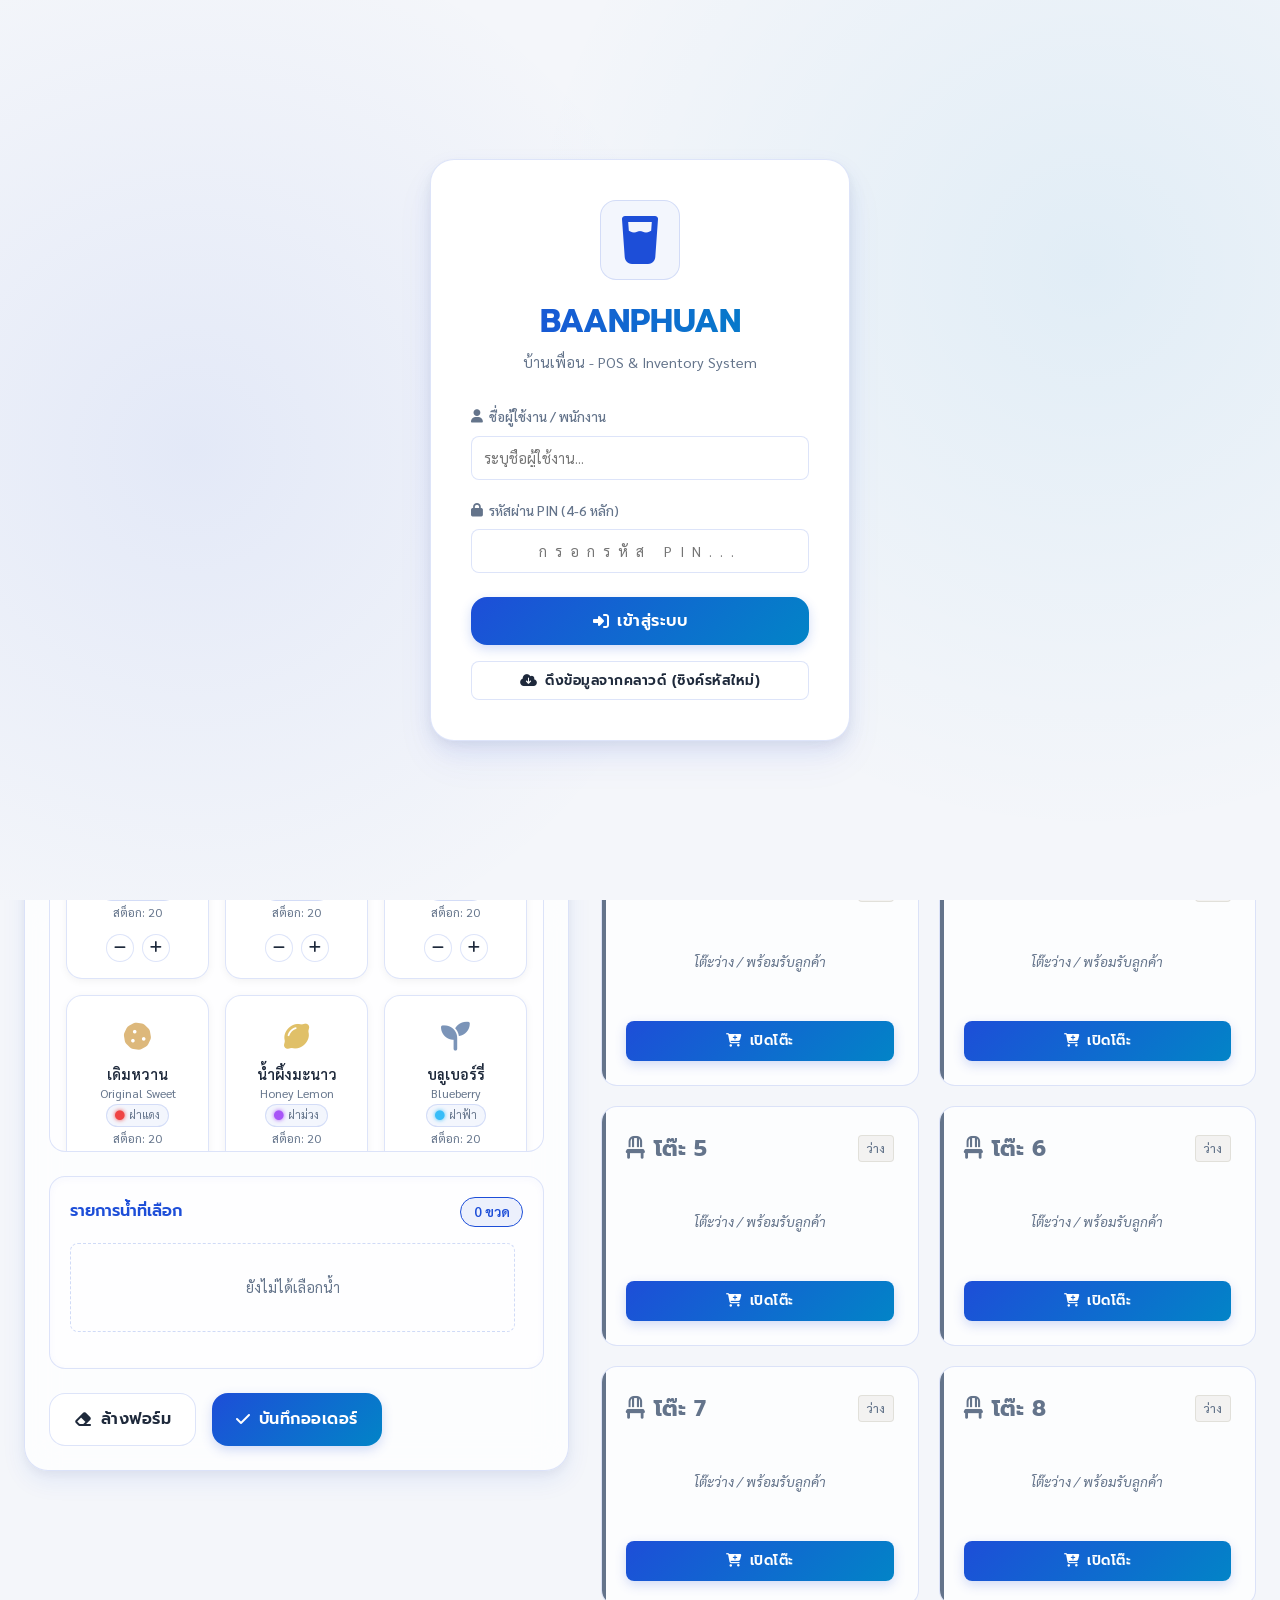
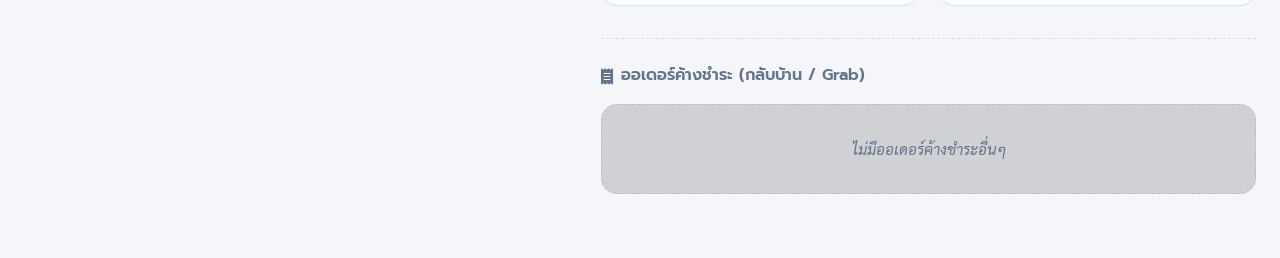
==== index.html @ 844235fc "feat: Add unpaid status option to bill status dropdown and integrate it into table occupancy check, " ====
<!DOCTYPE html>
<html lang="th">
<head>
    <meta charset="UTF-8">
    <meta name="viewport" content="width=device-width, initial-scale=1.0, maximum-scale=1.0, user-scalable=no">
    <title>บ้านเพื่อน (BaanPhuan) - ระบบบันทึกยอดขายน้ำและ Grab</title>
    <!-- Google Fonts: Prompt & Sarabun -->
    <link rel="preconnect" href="https://fonts.googleapis.com">
    <link rel="preconnect" href="https://fonts.gstatic.com" crossorigin>
    <link href="https://fonts.googleapis.com/css2?family=Prompt:wght@300;400;500;600;700&family=Sarabun:wght@300;400;500;600;700&display=swap" rel="stylesheet">
    <!-- FontAwesome for beautiful icons -->
    <link rel="stylesheet" href="https://cdnjs.cloudflare.com/ajax/libs/font-awesome/6.4.0/css/all.min.css">
    <!-- Main Style Sheet -->
    <link rel="stylesheet" href="styles.css?v=19.0">
</head>
<body>
    <div class="app-container">
        <!-- TOP NAVBAR -->
        <header class="app-header">
            <div class="header-logo">
                <div class="neon-icon"><i class="fa-solid fa-glass-water"></i></div>
                <div class="brand-info">
                    <h1>BaanPhuan</h1>
                    <p>บ้านเพื่อน - ระบบบันทึกยอดขาย & การจัดการโปรโมชั่นอัจฉริยะ</p>
                </div>
            </div>
            <div class="header-right">
                <div class="user-badge" id="header-user-badge" style="display: none;">
                    <i class="fa-solid fa-circle-user"></i>
                    <span id="header-username" style="cursor: pointer;" title="คลิกเพื่อแก้ไขข้อมูลส่วนตัว">พนักงาน</span>
                    <button id="btn-edit-profile" title="แก้ไขข้อมูลส่วนตัว" style="background: none; border: none; color: var(--color-primary); cursor: pointer; padding: 0.25rem; font-size: 0.9rem; transition: color var(--transition-fast); margin-left: 0.25rem; display: flex; align-items: center; justify-content: center;">
                        <i class="fa-solid fa-user-gear"></i>
                    </button>
                    <button id="btn-logout" title="ออกจากระบบ">
                        <i class="fa-solid fa-right-from-bracket"></i>
                    </button>
                </div>
                <div class="live-clock">
                    <i class="fa-regular fa-clock"></i>
                    <span id="current-time">กำลังโหลด...</span>
                </div>
                <button class="btn btn-secondary btn-sm" id="btn-backup" title="สำรองและกู้คืนข้อมูล">
                    <i class="fa-solid fa-database"></i> สำรองข้อมูล
                </button>
            </div>
        </header>

        <!-- BANNER DECORATION -->
        <div class="app-banner" style="background-image: linear-gradient(180deg, rgba(240, 244, 249, 0.2) 0%, rgba(240, 244, 249, 0.95) 100%), url('assets/blue_white_banner.jpg');">
            <div class="banner-content">
                <h2 style="color: #0f172a; font-weight: 700;">น้ำขวดละ 80 บาท</h2>
                <p class="promo-badge" style="background: linear-gradient(135deg, rgba(29, 78, 216, 0.85), rgba(2, 132, 199, 0.85)); box-shadow: 0 0 15px rgba(29, 78, 216, 0.2);"><i class="fa-solid fa-star-half-stroke"></i> ซื้อ 4 ขวด 300 บาท | ซื้อ 7 ขวด 500 บาท</p>
            </div>
        </div>

        <!-- MAIN LAYOUT -->
        <main class="main-content">
            <!-- LEFT PANEL: POS (Order Creation & Edit) -->
            <section class="pos-panel">
                <div class="card glass-card">
                    <div class="card-header">
                        <h2 id="pos-title"><i class="fa-solid fa-cart-plus text-primary"></i> สั่งน้ำขวด / บันทึกการขาย</h2>
                        <span class="badge badge-outline" id="edit-indicator" style="display: none;">โหมดแก้ไขออเดอร์</span>
                    </div>
                    <div class="card-body">
                        <!-- ─── ROW 1: โต๊ะ + ชื่อลูกค้า ─── -->
                        <div class="form-row">
                            <div class="form-group flex-1">
                                <label for="customer-name"><i class="fa-solid fa-chair"></i> โต๊ะ / ช่องทาง</label>
                                <div style="display: flex; gap: 0.5rem; width: 100%;">
                                    <select id="customer-name" required style="flex: 1;">
                                        <option value="กลับบ้าน">🛍️ กลับบ้าน</option>
                                        <option value="Grab">🛵 Grab</option>
                                        <option value="โต๊ะ 1">🪑 โต๊ะ 1</option>
                                        <option value="โต๊ะ 2">🪑 โต๊ะ 2</option>
                                        <option value="โต๊ะ 3">🪑 โต๊ะ 3</option>
                                        <option value="โต๊ะ 4">🪑 โต๊ะ 4</option>
                                        <option value="โต๊ะ 5">🪑 โต๊ะ 5</option>
                                        <option value="โต๊ะ 6">🪑 โต๊ะ 6</option>
                                        <option value="โต๊ะ 7">🪑 โต๊ะ 7</option>
                                        <option value="โต๊ะ 8">🪑 โต๊ะ 8</option>
                                    </select>
                                    <button type="button" id="btn-cancel-table" class="btn btn-danger" style="display: none; padding: 0 1rem; height: 42px; border-radius: var(--radius-md); align-items: center; justify-content: center; gap: 0.4rem; white-space: nowrap;" title="ยกเลิกออเดอร์ทั้งหมดของโต๊ะนี้วันนี้">
                                        <i class="fa-solid fa-ban"></i> ยกเลิกโต๊ะ
                                    </button>
                                </div>
                            </div>
                            <div class="form-group flex-1" id="grab-driver-group" style="display: none;">
                                <label for="grab-driver-name"><i class="fa-solid fa-helmet-safety"></i> ชื่อคนขับ Grab</label>
                                <input type="text" id="grab-driver-name" placeholder="ระบุชื่อหรือรหัสคนขับ...">
                            </div>
                            <div class="form-group flex-1">
                                <label for="customer-display-name"><i class="fa-solid fa-user-tag"></i> ชื่อลูกค้า (ถ้ามี)</label>
                                <input type="text" id="customer-display-name" placeholder="ชื่อลูกค้า / ค้างโปร...">
                            </div>
                        </div>

                        <!-- ─── ROW 2: สถานะ + ชำระ + หมายเหตุ (compact) ─── -->
                        <div class="form-row pos-meta-row">
                            <div class="form-group flex-1">
                                <label for="order-status"><i class="fa-solid fa-circle-dot"></i> สถานะบิล</label>
                                <select id="order-status">
                                    <option value="paid" selected>✅ จ่ายแล้ว</option>
                                    <option value="pending_promo">⏳ ยังไม่ครบโปร</option>
                                    <option value="unpaid">❌ ยังไม่จ่าย</option>
                                </select>
                            </div>
                            <div class="form-group flex-1">
                                <label for="payment-method"><i class="fa-solid fa-credit-card"></i> ชำระเงิน</label>
                                <select id="payment-method">
                                    <option value="scan" selected>📱 โอน/สแกน</option>
                                    <option value="cash">💵 เงินสด</option>
                                    <option value="unpaid">⏳ ยังไม่จ่าย</option>
                                </select>
                            </div>
                            <div class="form-group flex-1">
                                <label for="order-remark"><i class="fa-regular fa-comment-dots"></i> หมายเหตุ</label>
                                <input type="text" id="order-remark" placeholder="หมายเหตุ...">
                            </div>
                        </div>

                        <!-- ─── Hidden fields (auto-filled) ─── -->
                        <input type="hidden" id="delivery-type" value="walkin">
                        <input type="hidden" id="staff-name" value="">
                        <input type="hidden" id="order-date" value="">

                        <!-- Search Bar for Drinks -->
                        <div class="search-drinks-container">
                            <div class="search-input-wrapper">
                                <i class="fa-solid fa-magnifying-glass"></i>
                                <input type="text" id="drink-search" placeholder="ค้นหาเครื่องดื่ม...">
                                <button type="button" id="btn-clear-search" class="clear-search-btn" style="display: none;"><i class="fa-solid fa-xmark"></i></button>
                            </div>
                        </div>

                        <!-- Beverages Grid -->
                        <div class="beverage-section">
                            <label><i class="fa-solid fa-bottle-water"></i> เลือกเครื่องดื่ม (ขวดละ 80.-)</label>
                            <div class="beverages-grid" id="beverages-container">
                                <!-- Beverage Cards dynamically loaded here -->
                            </div>
                        </div>

                        <!-- Current Order Summary / Cart -->
                        <div class="cart-container">
                            <div class="cart-header">
                                <h3>รายการน้ำที่เลือก</h3>
                                <span class="cart-count" id="cart-total-qty">0 ขวด</span>
                            </div>
                            <div class="cart-items" id="cart-items-list">
                                <div class="empty-cart-msg">ยังไม่ได้เลือกน้ำ</div>
                            </div>
                            
                            <!-- Promo & Totals -->
                            <div class="cart-calculation" id="cart-calc" style="display: none;">
                                <div class="calc-row">
                                    <span>ราคารวมปกติ (ขวดละ 80.-)</span>
                                    <span id="calc-subtotal">0 บาท</span>
                                </div>
                                <div class="calc-row promo-discount text-success" id="calc-discount-row" style="display: none;">
                                    <span><i class="fa-solid fa-tags"></i> ส่วนลดโปรโมชั่น <span class="promo-breakdown" id="calc-promo-text"></span></span>
                                    <span id="calc-discount">-0 บาท</span>
                                </div>
                                <hr class="divider">
                                <div class="calc-row" id="calc-promo-detail-row" style="font-size: 0.85rem; color: var(--color-text-muted); margin-bottom: 0.25rem;">
                                    <span><i class="fa-solid fa-gift"></i> รายละเอียดราคา</span>
                                    <span id="calc-promo-detail">-</span>
                                </div>
                                <div class="calc-row total-row">
                                    <span>ยอดชำระสุทธิ</span>
                                    <span class="text-primary" id="calc-total">0 บาท</span>
                                </div>
                            </div>
                        </div>

                        <!-- Action Buttons -->
                        <div class="pos-actions">
                            <button class="btn btn-outline" id="btn-clear-form"><i class="fa-solid fa-eraser"></i> ล้างฟอร์ม</button>
                            <button class="btn btn-primary" id="btn-save-order"><i class="fa-solid fa-check"></i> บันทึกออเดอร์</button>
                        </div>
                    </div>
                </div>
            </section>

            <!-- RIGHT PANEL: Dashboard Logs, Grab Drivers, and Analytics -->
            <section class="logs-panel">
                <!-- Navigation Tabs -->
                <nav class="tab-navigation">
                    <button class="tab-btn active" data-tab="tables-tab"><i class="fa-solid fa-chair"></i> จัดการโต๊ะ</button>
                    <button class="tab-btn" data-tab="orders-tab"><i class="fa-solid fa-receipt"></i> บันทึกออเดอร์</button>
                    <button class="tab-btn" data-tab="stock-tab"><i class="fa-solid fa-boxes-stacked"></i> สต็อกน้ำ</button>
                    <button class="tab-btn" data-tab="summary-tab"><i class="fa-solid fa-chart-line"></i> สรุปยอดขาย</button>
                    <button class="tab-btn" data-tab="admin-tab" id="tab-btn-admin" style="display: none;"><i class="fa-solid fa-user-gear"></i> จัดการพนักงาน</button>
                </nav>

                <!-- TAB CONTENTS -->
                <div class="tab-content-container">
                    
                    <!-- 0. TABLES TAB -->
                    <div class="tab-pane active" id="tables-tab">
                        <!-- Live Stats Bar -->
                        <div class="tables-live-stats" id="tables-live-stats">
                            <div class="live-stat-chip">
                                <i class="fa-solid fa-chair"></i>
                                <span>โต๊ะว่าง: <strong id="stat-tables-empty">–</strong></span>
                            </div>
                            <div class="live-stat-chip live-stat-occupied">
                                <i class="fa-solid fa-users"></i>
                                <span>มีลูกค้า: <strong id="stat-tables-occupied">–</strong></span>
                            </div>
                            <div class="live-stat-chip live-stat-revenue">
                                <i class="fa-solid fa-coins"></i>
                                <span>ค้างชำระรวม: <strong id="stat-tables-pending-total">0</strong> บาท</span>
                            </div>
                            <div class="live-stat-chip live-stat-today">
                                <i class="fa-solid fa-receipt"></i>
                                <span>ขายวันนี้: <strong id="stat-today-revenue">0</strong> บาท</span>
                            </div>
                        </div>

                        <div class="tables-grid-wrapper" id="tables-grid-container">
                            <!-- Tables load dynamically -->
                        </div>
                        
                        <!-- Other unpaid bills (e.g. Grab or takeaway that are pending) -->
                        <div class="other-pending-bills" id="other-pending-section" style="margin-top: 1.5rem; padding-top: 1.5rem; border-top: 1px dashed var(--border-glass);">
                            <h3 style="font-family: var(--font-heading); font-size: 1rem; margin-bottom: 0.75rem; color: var(--color-text-muted); display: flex; align-items: center; gap: 0.5rem;">
                                <i class="fa-solid fa-receipt"></i> ออเดอร์ค้างชำระ (กลับบ้าน / Grab)
                            </h3>
                            <div class="tables-grid-wrapper" id="other-pending-container">
                                <!-- Other pending orders load dynamically -->
                            </div>
                        </div>
                    </div>
                    
                    <!-- 1. ORDERS TAB -->
                    <div class="tab-pane" id="orders-tab">
                        <div class="filter-bar">
                            <div class="filter-group">
                                <label for="filter-date"><i class="fa-solid fa-calendar"></i> ตัวกรองวันที่</label>
                                <select id="filter-date">
                                    <option value="today">วันนี้</option>
                                    <option value="yesterday">เมื่อวาน</option>
                                    <option value="all" selected>ทั้งหมด</option>
                                    <option value="custom">ระบุเอง</option>
                                </select>
                            </div>
                            <div class="filter-group" id="custom-date-group" style="display: none;">
                                <label for="filter-custom-date">เลือกวันที่</label>
                                <input type="date" id="filter-custom-date">
                            </div>
                            <div class="filter-group">
                                <label for="filter-payment-status"><i class="fa-solid fa-credit-card"></i> สถานะชำระเงิน</label>
                                <select id="filter-payment-status">
                                    <option value="all" selected>ทั้งหมด</option>
                                    <option value="pending_promo">ยังไม่ชำระเงิน (ค้างโปร)</option>
                                    <option value="unpaid">ยังไม่จ่าย</option>
                                    <option value="paid">ชำระเงินแล้ว</option>
                                </select>
                            </div>
                            <div class="filter-group search-group">
                                <label for="search-order-customer"><i class="fa-solid fa-user-tag"></i> ค้นหาชื่อลูกค้า</label>
                                <input type="text" id="search-order-customer" placeholder="ค้นหาชื่อลูกค้า...">
                            </div>
                        </div>

                        <div class="orders-list-wrapper">
                            <div class="orders-header-bar">
                                <h3>รายการออเดอร์ขาย</h3>
                                <div class="quick-stats">
                                    <span>ขายแล้วทั้งหมด: <strong class="text-secondary" id="stats-total-bottles">0</strong> ขวด</span>
                                    <span>เป็นเงิน: <strong class="text-primary" id="stats-total-revenue">0</strong> บาท</span>
                                </div>
                            </div>
                            <div class="orders-cards-grid" id="orders-list">
                                <!-- Order cards load dynamically -->
                            </div>
                        </div>
                    </div>



                    <!-- 3. STOCK TAB -->
                    <div class="tab-pane" id="stock-tab">
                        <div class="grab-manager-header">
                            <div class="grab-title-desc">
                                <h3><i class="fa-solid fa-boxes-stacked text-primary"></i> เช็คสต็อกและจัดการสต็อกน้ำ</h3>
                                <p>ดูจำนวนน้ำคงเหลือ ปรับสต็อก และตรวจสอบสถานะสินค้าใกล้หมด</p>
                            </div>
                        </div>

                        <!-- Stock Table -->
                        <div class="table-responsive">
                            <table class="data-table">
                                <thead>
                                    <tr>
                                        <th>ชื่อน้ำ</th>
                                        <th style="text-align: center;">จำนวนสต็อกคงเหลือ (ขวด)</th>
                                        <th style="text-align: center;">สถานะ</th>
                                        <th style="text-align: center;">ปรับสต็อกอย่างรวดเร็ว</th>
                                    </tr>
                                </thead>
                                <tbody id="stock-list-container">
                                    <!-- Stock rows load dynamically -->
                                    <tr>
                                        <td colspan="4" class="text-center text-muted">กำลังโหลดสต็อกน้ำ...</td>
                                    </tr>
                                </tbody>
                            </table>
                        </div>
                    </div>

                    <!-- 4. SUMMARY & ANALYTICS TAB -->
                    <div class="tab-pane" id="summary-tab">
                        <!-- Date Filter for History Sales -->
                        <div class="filter-bar" style="margin-bottom: 1.5rem; justify-content: space-between; align-items: flex-end; flex-wrap: wrap; gap: 1rem;">
                            <div style="display: flex; gap: 1rem; flex-wrap: wrap;">
                                <div class="filter-group">
                                    <label for="summary-filter-date"><i class="fa-solid fa-calendar"></i> ตัวกรองวันที่ย้อนหลัง</label>
                                    <select id="summary-filter-date">
                                        <option value="today" selected>วันนี้</option>
                                        <option value="yesterday">เมื่อวาน</option>
                                        <option value="all">ทั้งหมด</option>
                                        <option value="custom">ระบุเอง</option>
                                    </select>
                                </div>
                                <div class="filter-group" id="summary-custom-date-group" style="display: none;">
                                    <label for="summary-filter-custom-date">เลือกวันที่</label>
                                    <input type="date" id="summary-filter-custom-date">
                                </div>
                            </div>
                            <button class="btn btn-outline" id="btn-copy-summary" style="padding: 0.65rem 1rem; font-size: 0.9rem; display: flex; align-items: center; gap: 0.5rem;"><i class="fa-solid fa-copy"></i> คัดลอกรายงานสรุปยอด</button>
                        </div>

                        <div class="analytics-grid">
                            <!-- Summary Cards -->
                            <div class="analytics-card card glass-card glow-teal">
                                <div class="analytics-card-header">
                                    <span id="analytics-date-title">ยอดขายวันนี้</span>
                                    <i class="fa-solid fa-calendar-day text-teal"></i>
                                </div>
                                <div class="analytics-card-value text-teal" id="analytics-today-revenue">0 บาท</div>
                                <div class="analytics-card-sub" id="analytics-today-bottles">0 ขวด</div>
                                <div class="analytics-card-sub" id="analytics-today-payment-details" style="font-size: 0.8rem; margin-top: 0.35rem; opacity: 0.85;">โอน/สแกน: 0 บาท | เงินสด: 0 บาท</div>
                            </div>

                            <div class="analytics-card card glass-card glow-purple">
                                <div class="analytics-card-header">
                                    <span>ยอดขายทั้งหมด (ทุกวัน)</span>
                                    <i class="fa-solid fa-coins text-purple"></i>
                                </div>
                                <div class="analytics-card-value text-purple" id="analytics-total-revenue-all">0 บาท</div>
                                <div class="analytics-card-sub" id="analytics-total-bottles-all">0 ขวด</div>
                            </div>

                            <div class="analytics-card card glass-card glow-warning">
                                <div class="analytics-card-header">
                                    <span>ยอดส่วนลดโปรโมชั่นที่ช่วยลูกค้าประหยัด</span>
                                    <i class="fa-solid fa-gift text-warning"></i>
                                </div>
                                <div class="analytics-card-value text-warning" id="analytics-total-discount">0 บาท</div>
                                <div class="analytics-card-sub">คิดเป็นโปรโมชั่นสะสม</div>
                            </div>

                            <div class="analytics-card card glass-card glow-success" id="analytics-commission-card">
                                <div class="analytics-card-header">
                                    <span id="analytics-comm-title">ค่าคอมมิชชั่นช่วงนี้</span>
                                    <i class="fa-solid fa-hand-holding-dollar text-success"></i>
                                </div>
                                <div class="analytics-card-value text-success" id="analytics-commission">0 บาท</div>
                                <div class="analytics-card-sub" id="analytics-commission-sub">คิดจาก 0 ขวด (สะสมทั้งหมด: 0 บาท)</div>
                            </div>
                        </div>

                        <!-- Popular Drinks & Grab Share -->
                        <div class="summary-details-grid">
                            <div class="card glass-card">
                                <div class="card-header">
                                    <h3><i class="fa-solid fa-bottle-water text-primary"></i> ยอดขายแยกตามเมนูเครื่องดื่ม</h3>
                                </div>
                                <div class="card-body">
                                    <div class="ranking-list" id="popular-drinks-list">
                                        <!-- Popular drinks dynamic list -->
                                        <div class="text-muted text-center py-4">ไม่มีข้อมูลยอดขาย</div>
                                    </div>
                                </div>
                            </div>

                            <div class="card glass-card">
                                <div class="card-header">
                                    <h3><i class="fa-solid fa-truck-fast text-secondary"></i> สถิติการจัดส่ง</h3>
                                </div>
                                <div class="card-body">
                                    <div class="delivery-stats-wrapper">
                                        <div class="delivery-stat-row">
                                            <span>หน้าร้าน / รับเอง</span>
                                            <span class="stat-num" id="stat-delivery-walkin">0 บิล</span>
                                        </div>
                                        <div class="delivery-stat-row">
                                            <span>Grab Delivery</span>
                                            <span class="stat-num text-warning" id="stat-delivery-grab">0 บิล</span>
                                        </div>
                                        <div class="delivery-stat-row">
                                            <span>ช่องทางอื่น</span>
                                            <span class="stat-num" id="stat-delivery-other">0 บิล</span>
                                        </div>
                                    </div>
                                </div>
                            </div>
                        </div>
                    </div>

                    <!-- 5. ADMIN/USER MANAGEMENT TAB -->
                    <div class="tab-pane" id="admin-tab">
                        <div class="grab-manager-header">
                            <div class="grab-title-desc">
                                <h3><i class="fa-solid fa-user-gear text-primary"></i> จัดการข้อมูลพนักงานและสิทธิ์ผู้ใช้งาน</h3>
                                <p>เพิ่ม ลบ หรือแก้ไขรหัสผ่านพนักงานที่เข้าใช้งานระบบบันทึกยอดขาย</p>
                            </div>
                        </div>

                        <div class="admin-grid">
                            <!-- Left Sub-panel: Add/Edit User Form -->
                            <div class="card glass-card">
                                <div class="card-header">
                                    <h3 style="font-size: 1.1rem; color: var(--color-primary);"><i class="fa-solid fa-user-plus"></i> เพิ่ม/แก้ไขพนักงาน</h3>
                                </div>
                                <div class="card-body">
                                    <form id="admin-user-form">
                                        <input type="hidden" id="admin-edit-original-username">
                                        <div class="form-group" style="margin-bottom: 1.25rem; display: flex; flex-direction: column; gap: 0.5rem;">
                                            <label for="admin-username"><i class="fa-solid fa-user"></i> ชื่อพนักงาน</label>
                                            <input type="text" id="admin-username" placeholder="ระบุชื่อพนักงาน..." required>
                                        </div>
                                        <div class="form-group" style="margin-bottom: 1.25rem; display: flex; flex-direction: column; gap: 0.5rem;">
                                            <label for="admin-pin"><i class="fa-solid fa-lock"></i> รหัสผ่าน (PIN 4-6 หลัก)</label>
                                            <input type="password" id="admin-pin" placeholder="ระบุรหัส PIN..." required>
                                        </div>
                                        <div class="form-group" style="margin-bottom: 1.5rem; display: flex; flex-direction: column; gap: 0.5rem;">
                                            <label for="admin-role"><i class="fa-solid fa-shield-halved"></i> ระดับสิทธิ์</label>
                                            <select id="admin-role">
                                                <option value="staff" selected>พนักงาน (Staff)</option>
                                                <option value="admin">ผู้ดูแลระบบ (Admin)</option>
                                            </select>
                                        </div>
                                        <div style="display: flex; gap: 0.75rem;">
                                            <button type="button" class="btn btn-outline btn-sm" id="btn-admin-cancel-edit" style="display: none;">ยกเลิก</button>
                                            <button type="submit" class="btn btn-primary btn-sm flex-1" id="btn-admin-save-user"><i class="fa-solid fa-floppy-disk"></i> บันทึกข้อมูล</button>
                                        </div>
                                    </form>
                                </div>
                            </div>

                            <!-- Right Sub-panel: Users List Table -->
                            <div class="card glass-card">
                                <div class="card-header">
                                    <h3 style="font-size: 1.1rem; color: var(--color-primary);"><i class="fa-solid fa-users"></i> รายชื่อพนักงานในระบบ</h3>
                                </div>
                                <div class="card-body" style="padding: 0;">
                                    <div class="table-responsive">
                                        <table class="data-table">
                                            <thead>
                                                <tr>
                                                    <th>ชื่อพนักงาน</th>
                                                    <th style="text-align: center;">ระดับสิทธิ์</th>
                                                    <th style="text-align: center;">รหัสผ่าน PIN</th>
                                                    <th style="text-align: center;">ค่าคอมมิชชั่นสะสม</th>
                                                    <th style="text-align: center;">จัดการ</th>
                                                </tr>
                                            </thead>
                                            <tbody id="admin-users-list">
                                                <!-- Loaded dynamically -->
                                            </tbody>
                                        </table>
                                    </div>
                                </div>
                            </div>
                        </div>
                    </div>

                </div>
            </section>
        </main>
    </div>



    <!-- MODAL: BACKUP & RESTORE -->
    <div class="modal" id="backup-modal">
        <div class="modal-content glass-card">
            <div class="modal-header">
                <h2><i class="fa-solid fa-database text-primary"></i> สำรองและกู้คืนข้อมูล</h2>
                <button class="modal-close" id="btn-close-backup-modal">&times;</button>
            </div>
            <div class="modal-body">
                <p class="text-muted" style="margin-bottom: 1.5rem;">ระบบทำงานโดยการบันทึกข้อมูลไว้ในเบราว์เซอร์ (Local Storage) คุณสามารถบันทึกไฟล์สำรองเก็บไว้ในเครื่องคอมพิวเตอร์ หรือกู้คืนข้อมูลจากไฟล์สำรองที่เคยบันทึกไว้ได้</p>
                
                <div class="backup-actions-grid">
                    <div class="backup-card">
                        <h3><i class="fa-solid fa-download text-success"></i> สำรองข้อมูล (Export)</h3>
                        <p>ดาวน์โหลดไฟล์ข้อมูลบิลและประวัติการขับ Grab ทั้งหมดเป็นไฟล์ .json</p>
                        <button class="btn btn-success w-100" id="btn-export-data"><i class="fa-solid fa-file-arrow-down"></i> ดาวน์โหลดไฟล์ข้อมูล</button>
                    </div>

                    <div class="backup-card">
                        <h3><i class="fa-solid fa-upload text-warning"></i> กู้คืนข้อมูล (Import)</h3>
                        <p>อัปโหลดไฟล์ข้อมูลสำรอง .json เพื่อกู้คืนประวัติและข้อมูลทั้งหมด</p>
                        <input type="file" id="import-file-input" accept=".json" style="display: none;">
                        <button class="btn btn-warning w-100" id="btn-trigger-import"><i class="fa-solid fa-file-import"></i> อัปโหลดไฟล์กู้คืน</button>
                    </div>
                </div>

                <!-- GOOGLE SHEETS SYNC SECTION -->
                <div class="sheets-sync-section" style="margin-top: 2rem; padding-top: 1.5rem; border-top: 1px dashed var(--border-glass);">
                    <h3 style="font-size: 1.1rem; margin-bottom: 0.5rem; display: flex; align-items: center; gap: 0.5rem; font-family: var(--font-heading); color: var(--color-primary);"><i class="fa-solid fa-cloud-arrow-up"></i> ซิงค์ข้อมูลกับ Google Sheets</h3>
                    <p class="text-muted" style="font-size: 0.8rem; margin-bottom: 1rem;">เชื่อมต่อข้อมูลผ่าน Google Apps Script เพื่อแบ่งปันยอดขายและบิลสั่งซื้อไปใช้ร่วมกันบนอุปกรณ์อื่นๆ (เช่น มือถือหรือแท็บเล็ต) ได้พร้อมกันแบบเรียลไทม์</p>
                    
                    <div class="form-group" style="margin-bottom: 1rem; display: flex; flex-direction: column; gap: 0.5rem;">
                        <label for="sheet-url-input" style="font-size: 0.85rem; color: var(--color-text); font-weight: 500;"><i class="fa-solid fa-globe text-primary"></i> Google Apps Script Web App URL</label>
                        <input type="text" id="sheet-url-input" placeholder="วางลิงก์ Web App URL ที่นี่..." style="width: 100%; padding: 0.75rem; border-radius: var(--radius-sm); border: 1px solid var(--border-glass); background: rgba(255, 255, 255, 0.85); color: var(--color-text); font-family: var(--font-body); font-size: 0.9rem; outline: none; transition: border var(--transition-fast);">
                    </div>
                    
                    <div class="sheets-actions-wrapper" style="display: flex; gap: 0.75rem; margin-bottom: 1rem;">
                        <button class="btn btn-primary" id="btn-pull-sheet" style="flex: 1;"><i class="fa-solid fa-cloud-arrow-down"></i> ดึงจากชีต 📥</button>
                        <button class="btn btn-secondary" id="btn-push-sheet" style="flex: 1;"><i class="fa-solid fa-cloud-arrow-up"></i> บันทึกไปชีต 📤</button>
                    </div>
                    
                    <div style="display: flex; align-items: flex-start; gap: 0.5rem;">
                        <input type="checkbox" id="auto-sync-checkbox" style="width: 18px; height: 18px; margin-top: 0.1rem; cursor: pointer; accent-color: var(--color-primary);">
                        <label for="auto-sync-checkbox" style="font-size: 0.85rem; cursor: pointer; color: var(--color-text-muted); user-select: none; -webkit-user-select: none;">ซิงค์อัปเดตอัตโนมัติเมื่อทำรายการสั่งซื้อ/แก้ไขข้อมูล</label>
                    </div>
                </div>

                <div class="danger-zone">
                    <h3><i class="fa-solid fa-triangle-exclamation text-danger"></i> พื้นที่อันตราย</h3>
                    <p>การล้างข้อมูลจะลบประวัติการสั่งซื้อและ Grab ทั้งหมดจากเบราว์เซอร์อย่างถาวร</p>
                    <button class="btn btn-danger btn-sm" id="btn-clear-all-data"><i class="fa-solid fa-trash-can"></i> ล้างข้อมูลทั้งหมด</button>
                </div>
            </div>
        </div>
    </div>

    <!-- PROFILE EDIT MODAL -->
    <div class="modal" id="profile-modal">
        <div class="modal-content glass-card" style="max-width: 400px; padding: 2rem;">
            <div class="modal-header">
                <h2><i class="fa-solid fa-user-gear text-primary"></i> แก้ไขข้อมูลส่วนตัว</h2>
                <button class="modal-close" id="btn-close-profile-modal">&times;</button>
            </div>
            <div class="modal-body" style="padding-top: 1rem;">
                <form id="profile-edit-form">
                    <div class="form-group" style="margin-bottom: 1.25rem; display: flex; flex-direction: column; gap: 0.5rem;">
                        <label for="profile-username" style="font-size: 0.85rem; font-weight: 500; color: var(--color-text-muted);"><i class="fa-solid fa-user"></i> ชื่อเล่นพนักงาน</label>
                        <input type="text" id="profile-username" placeholder="ระบุชื่อเล่นใหม่..." required style="width: 100%; padding: 0.75rem; border-radius: var(--radius-sm); border: 1px solid var(--border-glass); background: rgba(255, 255, 255, 0.85); color: var(--color-text); font-family: var(--font-body); font-size: 0.9rem; outline: none;">
                    </div>
                    <div class="form-group" style="margin-bottom: 1.5rem; display: flex; flex-direction: column; gap: 0.5rem;">
                        <label for="profile-pin" style="font-size: 0.85rem; font-weight: 500; color: var(--color-text-muted);"><i class="fa-solid fa-lock"></i> รหัสผ่านใหม่ (PIN 4-6 หลัก)</label>
                        <input type="password" id="profile-pin" placeholder="ระบุรหัส PIN ใหม่..." required style="width: 100%; padding: 0.75rem; border-radius: var(--radius-sm); border: 1px solid var(--border-glass); background: rgba(255, 255, 255, 0.85); color: var(--color-text); font-family: var(--font-body); font-size: 0.9rem; outline: none;">
                    </div>
                    <div style="display: flex; gap: 0.75rem;">
                        <button type="button" class="btn btn-outline btn-sm flex-1" id="btn-cancel-profile-save">ยกเลิก</button>
                        <button type="submit" class="btn btn-primary btn-sm flex-1" id="btn-save-profile"><i class="fa-solid fa-floppy-disk"></i> บันทึกข้อมูล</button>
                    </div>
                </form>
            </div>
        </div>
    </div>

    <!-- LOGIN SCREEN -->
    <div id="login-container" class="login-container">
        <div class="login-card glass-card">
            <div class="login-logo">
                <i class="fa-solid fa-glass-water login-brand-icon"></i>
                <h2>BaanPhuan</h2>
                <p>บ้านเพื่อน - POS & Inventory System</p>
            </div>
             <form id="login-form">
                 <div class="form-group" style="margin-bottom: 1.25rem; display: flex; flex-direction: column; gap: 0.5rem;">
                     <label for="login-username" style="font-size: 0.85rem; font-weight: 500; color: var(--color-text-muted); display: flex; align-items: center; gap: 0.4rem;"><i class="fa-solid fa-user"></i> ชื่อผู้ใช้งาน / พนักงาน</label>
                     <input type="text" id="login-username" placeholder="ระบุชื่อผู้ใช้งาน..." required style="width: 100%; padding: 0.75rem; border-radius: var(--radius-sm); border: 1px solid var(--border-glass); background: rgba(255, 255, 255, 0.85); color: var(--color-text); font-family: var(--font-body); font-size: 0.9rem; outline: none;">
                 </div>
                 
                 <div class="form-group" style="margin-bottom: 1.5rem; display: flex; flex-direction: column; gap: 0.5rem;">
                     <label for="login-pin" style="font-size: 0.85rem; font-weight: 500; color: var(--color-text-muted); display: flex; align-items: center; gap: 0.4rem;"><i class="fa-solid fa-lock"></i> รหัสผ่าน PIN (4-6 หลัก)</label>
                     <input type="password" id="login-pin" inputmode="numeric" pattern="[0-9]*" maxlength="6" placeholder="กรอกรหัส PIN..." required style="width: 100%; padding: 0.75rem; border-radius: var(--radius-sm); border: 1px solid var(--border-glass); background: rgba(255, 255, 255, 0.85); color: var(--color-text); font-family: var(--font-body); font-size: 0.9rem; outline: none; letter-spacing: 0.5rem; text-align: center;">
                 </div>

                 <button type="submit" class="btn btn-primary" style="width: 100%; padding: 0.75rem; justify-content: center; font-size: 1rem; margin-bottom: 1rem;">
                     <i class="fa-solid fa-right-to-bracket"></i> เข้าสู่ระบบ
                 </button>

                 <div style="text-align: center;">
                     <button type="button" class="btn btn-outline btn-sm" id="btn-login-pull-sheet" style="width: 100%; justify-content: center; gap: 0.5rem;">
                         <i class="fa-solid fa-cloud-arrow-down"></i> ดึงข้อมูลจากคลาวด์ (ซิงค์รหัสใหม่)
                     </button>
                 </div>

                 <div id="login-error-msg" class="login-error-msg" style="display: none; margin-top: 1.25rem;">
                     <i class="fa-solid fa-circle-exclamation"></i> รหัสผ่านไม่ถูกต้อง กรุณาลองใหม่
                 </div>
             </form>
        </div>
    </div>

    <!-- MAIN APP SCRIPT -->
    <!-- PAYMENT MODAL -->
    <div class="modal" id="pay-modal">
        <div class="modal-content glass-card pay-modal-card">
            <div class="modal-header">
                <h2><i class="fa-solid fa-money-bill-wave text-success"></i> ยืนยันการชำระเงิน</h2>
                <button class="modal-close" id="btn-close-pay-modal">&times;</button>
            </div>
            <div class="modal-body">
                <div class="pay-modal-info">
                    <div class="pay-modal-table-name" id="pay-modal-table-name">โต๊ะ 1</div>
                    <div class="pay-modal-items" id="pay-modal-items"></div>
                    <div class="pay-modal-total" id="pay-modal-total-container">
                        <span>ยอดชำระรวม</span>
                        <span class="pay-modal-amount" id="pay-modal-amount">0 บาท</span>
                    </div>
                </div>
                <div class="pay-modal-methods">
                    <p style="font-size:0.85rem; color:var(--color-text-muted); margin-bottom:0.75rem;">เลือกวิธีชำระเงิน</p>
                    <div class="pay-method-buttons">
                        <button class="pay-method-btn" id="pay-method-scan" onclick="selectPayMethod('scan')">
                            <i class="fa-solid fa-qrcode"></i>
                            <span>โอน / สแกน</span>
                        </button>
                        <button class="pay-method-btn" id="pay-method-cash" onclick="selectPayMethod('cash')">
                            <i class="fa-solid fa-money-bill-wave"></i>
                            <span>เงินสด</span>
                        </button>
                    </div>
                </div>
                <button class="btn btn-success" id="btn-confirm-pay" style="width:100%; padding:0.9rem; font-size:1.05rem; justify-content:center; margin-top:1rem;" onclick="confirmPayment()">
                    <i class="fa-solid fa-circle-check"></i> ยืนยันชำระเงิน
                </button>
            </div>
        </div>
    </div>

    <script src="app.js?v=19.0"></script>
</body>
</html>
---- styles.css ----
/* PREMIUM NEON BLUE & WHITE THEME */
:root {
    /* Color Palette - Inspired by Premium Blue & White Vibe */
    --bg-main: #f4f6fa;        /* Light Ice Blue-White Background */
    --bg-card: #ffffff;        /* Pure White base for cards */
    --bg-card-glass: rgba(255, 255, 255, 0.75); /* Translucent white glass */
    --border-glass: rgba(29, 78, 216, 0.15); /* Royal Blue tinted glass border */
    --border-hover: rgba(59, 130, 246, 0.4); /* Sky Blue hover border */
    
    --color-text: #1e293b;      /* Dark Slate Blue Text for readability */
    --color-text-muted: #64748b;/* Muted Slate Gray Text */
    
    /* Neon Accents */
    --color-primary: #1d4ed8;   /* Royal Blue */
    --color-primary-glow: rgba(29, 78, 216, 0.2);
    
    --color-secondary: #0284c7; /* Ocean Sky Blue */
    --color-secondary-glow: rgba(2, 132, 199, 0.2);
    
    --color-success: #10b981;   /* Emerald Green */
    --color-success-glow: rgba(16, 185, 129, 0.15);
    
    --color-warning: #f59e0b;   /* Gold / Amber */
    --color-warning-glow: rgba(245, 158, 11, 0.15);
    
    --color-danger: #ef4444;    /* Crimson Red */
    --color-danger-glow: rgba(239, 68, 68, 0.15);
    
    /* Drink Cards Custom Accents (Brightened for dark theme, adjusted for readability) */
    --color-drink-tea: #16a34a;
    --color-drink-fruit: #db2777;
    --color-drink-yogurt: #be185d;
    --color-drink-purple: #7c3aed;
    --color-drink-yellow: #d97706;
    --color-drink-dark: #475569;
    --color-drink-cocoa: #78350f;
    
    /* Typography & Shadows */
    --font-heading: 'Prompt', sans-serif;
    --font-body: 'Sarabun', sans-serif;
    --shadow-sm: 0 2px 8px rgba(0, 0, 0, 0.05);
    --shadow-md: 0 4px 12px rgba(29, 78, 216, 0.05), 0 2px 4px rgba(0, 0, 0, 0.05);
    --shadow-lg: 0 10px 25px rgba(29, 78, 216, 0.08), 0 4px 12px rgba(0, 0, 0, 0.05);
    --shadow-neon-cyan: 0 4px 12px rgba(29, 78, 216, 0.06);
    --shadow-neon-purple: 0 4px 12px rgba(29, 78, 216, 0.06);
    
    --radius-sm: 8px;
    --radius-md: 16px;
    --radius-lg: 24px;
    
    --transition-fast: 0.15s ease;
    --transition-normal: 0.3s cubic-bezier(0.4, 0, 0.2, 1);
}

/* RESET & LAYOUT */
* {
    margin: 0;
    padding: 0;
    box-sizing: border-box;
}

body {
    background-color: var(--bg-main);
    background-image: 
        radial-gradient(circle at 15% 50%, rgba(29, 78, 216, 0.06), transparent 25%),
        radial-gradient(circle at 85% 30%, rgba(2, 132, 199, 0.04), transparent 25%);
    background-attachment: fixed;
    color: var(--color-text);
    font-family: var(--font-body);
    font-size: 15px;
    line-height: 1.6;
    min-height: 100vh;
    overflow-x: hidden;
    padding-bottom: 2rem;
    touch-action: manipulation;
}

h1, h2, h3, h4, h5, h6 {
    font-family: var(--font-heading);
    font-weight: 600;
}

/* APP CONTAINER */
.app-container {
    max-width: 1440px;
    margin: 0 auto;
    padding: 0 1.5rem;
}

/* HEADER STYLE */
.app-header {
    display: flex;
    justify-content: space-between;
    align-items: center;
    padding: 1.5rem 0;
    border-bottom: 1px solid var(--border-glass);
    margin-bottom: 1.5rem;
}

.header-logo {
    display: flex;
    align-items: center;
    gap: 1rem;
}

.neon-icon {
    font-size: 2.2rem;
    color: var(--color-primary);
    background: rgba(29, 78, 216, 0.05);
    width: 60px;
    height: 60px;
    display: flex;
    align-items: center;
    justify-content: center;
    border-radius: var(--radius-md);
    border: 1px solid var(--border-glass);
    box-shadow: var(--shadow-sm);
}

.brand-info h1 {
    font-size: 1.8rem;
    font-weight: 700;
    letter-spacing: 0.5px;
    background: linear-gradient(to right, var(--color-primary), var(--color-secondary));
    -webkit-background-clip: text;
    -webkit-text-fill-color: transparent;
    text-transform: uppercase;
}

.brand-info p {
    font-size: 0.9rem;
    color: var(--color-text-muted);
    letter-spacing: 0.5px;
}

.header-right {
    display: flex;
    align-items: center;
    gap: 1rem;
}

.live-clock {
    background: var(--bg-card-glass);
    backdrop-filter: blur(8px);
    -webkit-backdrop-filter: blur(8px);
    border: 1px solid var(--border-glass);
    padding: 0.5rem 1rem;
    border-radius: var(--radius-md);
    font-family: monospace;
    font-size: 1.1rem;
    color: var(--color-primary);
    display: flex;
    align-items: center;
    gap: 0.5rem;
    box-shadow: 0 0 10px rgba(34, 211, 238, 0.1);
}

/* BANNER DECORATION */
.app-banner {
    background-size: cover;
    background-position: center;
    background-repeat: no-repeat;
    height: 180px;
    border-radius: var(--radius-lg);
    margin-bottom: 2rem;
    display: flex;
    align-items: flex-end;
    padding: 2rem;
    box-shadow: var(--shadow-lg);
    border: 1px solid var(--border-glass);
    position: relative;
    overflow: hidden;
}

.app-banner::after {
    content: '';
    position: absolute;
    top: 0; left: 0; right: 0; bottom: 0;
    background: linear-gradient(0deg, rgba(244, 246, 250, 0.85) 0%, rgba(244, 246, 250, 0.15) 100%);
    z-index: 1;
}

.banner-content {
    position: relative;
    z-index: 2;
}

.banner-content h2 {
    font-size: 2.2rem;
    color: #fff;
    margin-bottom: 0.5rem;
    font-weight: 700;
}

.banner-content .promo-badge {
    background: linear-gradient(135deg, rgba(192, 132, 252, 0.8), rgba(34, 211, 238, 0.8));
    backdrop-filter: blur(4px);
    padding: 0.4rem 1.2rem;
    border-radius: 50px;
    font-size: 1rem;
    font-weight: 600;
    color: #fff;
    display: inline-block;
    box-shadow: 0 0 15px rgba(192, 132, 252, 0.5);
    border: 1px solid rgba(255,255,255,0.2);
}

/* GRID LAYOUT FOR POS AND LOGS */
.main-content {
    display: grid;
    grid-template-columns: 1fr 1.2fr;
    gap: 2rem;
    align-items: start;
}

@media (max-width: 1024px) {
    .main-content {
        grid-template-columns: 1fr;
    }
}

/* CARDS AND GLASSMORPHISM */
.card {
    background-color: var(--bg-card);
    border: 1px solid var(--border-glass);
    border-radius: var(--radius-lg);
    box-shadow: var(--shadow-lg);
    overflow: hidden;
    position: relative;
}

.glass-card {
    background: var(--bg-card-glass);
    backdrop-filter: blur(16px);
    -webkit-backdrop-filter: blur(16px);
    border: 1px solid var(--border-glass);
}

.card-header {
    padding: 1.25rem 1.5rem;
    border-bottom: 1px solid var(--border-glass);
    display: flex;
    justify-content: space-between;
    align-items: center;
    background: rgba(29, 78, 216, 0.03);
}

.card-header h2, .card-header h3 {
    font-size: 1.2rem;
    display: flex;
    align-items: center;
    gap: 0.6rem;
    color: var(--color-text);
}

.card-body {
    padding: 1.5rem;
}

/* FORM ELEMENTS */
.form-row {
    display: flex;
    gap: 1rem;
    margin-bottom: 1.25rem;
}

.form-group {
    display: flex;
    flex-direction: column;
    gap: 0.5rem;
    position: relative;
}

.flex-1 { flex: 1; }
.flex-2 { flex: 2; }

label {
    font-size: 0.85rem;
    font-weight: 500;
    color: var(--color-text-muted);
    display: flex;
    align-items: center;
    gap: 0.4rem;
}

input[type="text"],
input[type="date"],
input[type="datetime-local"],
select {
    background: rgba(255, 255, 255, 0.85);
    border: 1px solid var(--border-glass);
    border-radius: var(--radius-md);
    padding: 0.85rem 1rem;
    color: var(--color-text);
    font-family: inherit;
    font-size: 0.95rem;
    transition: var(--transition-fast);
    outline: none;
    width: 100%;
}

input[type="text"]:focus,
input[type="date"]:focus,
input[type="datetime-local"]:focus,
select:focus {
    border-color: var(--color-primary);
    box-shadow: 0 0 10px var(--color-primary-glow);
    background: #ffffff;
}

/* Suggestion Autocomplete */
.autocomplete-suggestions {
    position: absolute;
    top: 100%;
    left: 0;
    right: 0;
    background: var(--bg-card);
    border: 1px solid var(--color-primary);
    border-top: none;
    border-radius: 0 0 var(--radius-md) var(--radius-md);
    z-index: 100;
    max-height: 200px;
    overflow-y: auto;
    box-shadow: var(--shadow-lg);
}

.suggestion-item {
    padding: 0.75rem 1rem;
    cursor: pointer;
    transition: var(--transition-fast);
    border-bottom: 1px solid var(--border-glass);
}

.suggestion-item:hover {
    background: rgba(29, 78, 216, 0.05);
    color: var(--color-primary);
}

.suggestion-item:last-child {
    border-bottom: none;
}

/* SEARCH BAR FOR BEVERAGES */
.search-drinks-container {
    margin-bottom: 1.25rem;
}

.search-input-wrapper {
    position: relative;
    width: 100%;
}

.search-input-wrapper i {
    position: absolute;
    left: 1.2rem;
    top: 50%;
    transform: translateY(-50%);
    color: var(--color-primary);
}

.search-input-wrapper input {
    padding-left: 3rem;
    padding-right: 2.5rem;
    border-radius: 50px;
    background: rgba(255, 255, 255, 0.85);
    border: 1px solid var(--border-glass);
}

.search-input-wrapper input:focus {
    border-color: var(--color-primary);
    box-shadow: 0 0 15px var(--color-primary-glow);
}

.clear-search-btn {
    position: absolute;
    right: 1.2rem;
    top: 50%;
    transform: translateY(-50%);
    background: none;
    border: none;
    color: var(--color-text-muted);
    cursor: pointer;
    font-size: 1.1rem;
    padding: 0.2rem;
}

.clear-search-btn:hover {
    color: var(--color-danger);
}

/* BEVERAGES SECTIONS */
.beverage-section {
    margin-bottom: 1.5rem;
}

.beverage-section > label {
    margin-bottom: 0.75rem;
    font-size: 0.95rem;
    color: var(--color-text);
}

.beverages-grid {
    display: grid;
    grid-template-columns: repeat(auto-fill, minmax(130px, 1fr));
    gap: 1rem;
    max-height: 400px;
    overflow-y: auto;
    padding-right: 0.5rem;
    border: 1px solid var(--border-glass);
    border-radius: var(--radius-md);
    padding: 1rem;
    background: rgba(255, 255, 255, 0.45);
}

/* Custom Scrollbar for scrolling elements */
::-webkit-scrollbar {
    width: 8px;
    height: 8px;
}
::-webkit-scrollbar-track {
    background: rgba(29, 78, 216, 0.03);
    border-radius: 10px;
}
::-webkit-scrollbar-thumb {
    background: rgba(29, 78, 216, 0.15);
    border-radius: 10px;
}
::-webkit-scrollbar-thumb:hover {
    background: var(--color-primary-glow);
}

/* BEVERAGE CARD */
.bev-card {
    background: rgba(255, 255, 255, 0.7);
    border: 1px solid var(--border-glass);
    border-radius: var(--radius-md);
    padding: 1rem 0.5rem;
    text-align: center;
    cursor: pointer;
    transition: all 0.3s cubic-bezier(0.25, 0.8, 0.25, 1);
    position: relative;
    display: flex;
    flex-direction: column;
    justify-content: space-between;
    min-height: 120px;
    user-select: none;
    box-shadow: var(--shadow-sm);
}

.bev-card:hover {
    transform: translateY(-5px);
    box-shadow: 0 8px 15px rgba(29, 78, 216, 0.1), 0 0 15px rgba(var(--bev-color-rgb), 0.2);
    border-color: var(--bev-color);
    background: #ffffff;
}

.bev-card.active {
    background: rgba(29, 78, 216, 0.05);
    border-color: var(--bev-color);
    box-shadow: 0 0 20px rgba(var(--bev-color-rgb), 0.3), inset 0 0 10px rgba(var(--bev-color-rgb), 0.1);
}

.bev-card.out-of-stock {
    opacity: 0.55;
    cursor: not-allowed;
    pointer-events: none;
    box-shadow: none;
}

.bev-card.out-of-stock:hover {
    transform: none;
    box-shadow: none;
    border-color: var(--border-glass);
    background: rgba(255, 255, 255, 0.7);
}

.bev-card .badge-qty {
    position: absolute;
    top: -8px;
    right: -8px;
    background: var(--bev-color);
    color: #000;
    font-weight: 800;
    width: 28px;
    height: 28px;
    border-radius: 50%;
    display: flex;
    align-items: center;
    justify-content: center;
    font-size: 0.9rem;
    border: 2px solid var(--bg-card);
    box-shadow: 0 0 10px var(--bev-color);
    animation: scaleIn 0.3s cubic-bezier(0.175, 0.885, 0.32, 1.275);
}

@keyframes scaleIn {
    0% { transform: scale(0); }
    100% { transform: scale(1); }
}

.bev-icon {
    font-size: 1.8rem;
    color: var(--bev-color);
    margin-bottom: 0.5rem;
}

.bev-name-th {
    font-size: 0.9rem;
    font-weight: 600;
    display: block;
    line-height: 1.2;
    margin-bottom: 0.25rem;
    color: var(--color-text);
}

.bev-name-en {
    font-size: 0.75rem;
    color: var(--color-text-muted);
    display: block;
    line-height: 1.1;
}

/* Card Controllers (hidden until card clicked, or we can use generic controls) */
.bev-controls {
    display: flex;
    align-items: center;
    justify-content: center;
    gap: 0.5rem;
    margin-top: 0.75rem;
}

.bev-btn {
    width: 28px;
    height: 28px;
    border-radius: 50%;
    border: 1px solid var(--border-glass);
    background: rgba(255, 255, 255, 0.9);
    color: var(--color-text);
    font-size: 0.85rem;
    cursor: pointer;
    display: flex;
    align-items: center;
    justify-content: center;
    transition: var(--transition-fast);
}

.bev-btn:hover {
    background: var(--bev-color);
    color: #000;
    border-color: var(--bev-color);
    box-shadow: 0 0 10px var(--bev-color);
}

/* CART SUMMARY */
.cart-container {
    background: rgba(255, 255, 255, 0.45);
    border: 1px solid var(--border-glass);
    border-radius: var(--radius-md);
    padding: 1.25rem;
    margin-bottom: 1.5rem;
    box-shadow: inset 0 2px 8px rgba(29, 78, 216, 0.03);
}

.cart-header {
    display: flex;
    justify-content: space-between;
    align-items: center;
    margin-bottom: 1rem;
}

.cart-header h3 {
    font-size: 1rem;
    font-weight: 600;
    color: var(--color-primary);
}

.cart-count {
    background: rgba(29, 78, 216, 0.08);
    color: var(--color-primary);
    border: 1px solid var(--color-primary);
    padding: 0.2rem 0.8rem;
    border-radius: 50px;
    font-size: 0.85rem;
    font-weight: 600;
}

.cart-items {
    max-height: 220px;
    overflow-y: auto;
    margin-bottom: 1rem;
    display: flex;
    flex-direction: column;
    gap: 0.5rem;
    padding-right: 0.5rem;
}

.empty-cart-msg {
    text-align: center;
    color: var(--color-text-muted);
    font-size: 0.9rem;
    padding: 2rem 0;
    background: rgba(255, 255, 255, 0.2);
    border-radius: var(--radius-sm);
    border: 1px dashed rgba(29, 78, 216, 0.2);
}

.cart-item {
    display: flex;
    align-items: center;
    justify-content: space-between;
    background: rgba(255, 255, 255, 0.85);
    border: 1px solid rgba(29, 78, 216, 0.08);
    padding: 0.75rem 1rem;
    border-radius: var(--radius-sm);
    animation: slideIn 0.2s ease-out;
}

@keyframes slideIn {
    0% { opacity: 0; transform: translateX(-10px); }
    100% { opacity: 1; transform: translateX(0); }
}

.cart-item-info {
    display: flex;
    align-items: center;
    gap: 0.75rem;
}

.cart-item-bullet {
    width: 10px;
    height: 10px;
    border-radius: 50%;
    background-color: var(--bev-color);
    box-shadow: 0 0 8px var(--bev-color);
}

.cart-item-name {
    font-size: 0.9rem;
    font-weight: 500;
    color: var(--color-text);
}

.cart-item-actions {
    display: flex;
    align-items: center;
    gap: 1rem;
}

.cart-qty-control {
    display: flex;
    align-items: center;
    gap: 0.75rem;
    background: rgba(29, 78, 216, 0.05);
    padding: 0.25rem 0.75rem;
    border-radius: 50px;
    border: 1px solid var(--border-glass);
}

.cart-qty-btn {
    background: none;
    border: none;
    color: var(--color-text-muted);
    cursor: pointer;
    font-size: 0.9rem;
    padding: 0.2rem;
    transition: var(--transition-fast);
}

.cart-qty-btn:hover {
    color: var(--color-primary);
}

.cart-item-price {
    font-size: 0.9rem;
    font-weight: 600;
    min-width: 50px;
    text-align: right;
    color: var(--color-success);
}

.cart-item-delete {
    background: none;
    border: none;
    color: var(--color-text-muted);
    cursor: pointer;
    transition: var(--transition-fast);
    font-size: 1rem;
}

.cart-item-delete:hover {
    color: var(--color-danger);
}

.cart-calculation {
    border-top: 1px dashed rgba(255,255,255,0.1);
    padding-top: 1rem;
    display: flex;
    flex-direction: column;
    gap: 0.5rem;
}

.calc-row {
    display: flex;
    justify-content: space-between;
    font-size: 0.9rem;
    color: var(--color-text-muted);
}

.promo-breakdown {
    font-size: 0.75rem;
    background: rgba(52, 211, 153, 0.1);
    border: 1px solid rgba(52, 211, 153, 0.3);
    padding: 0.15rem 0.5rem;
    border-radius: 4px;
    margin-left: 0.5rem;
    color: var(--color-success);
}

.total-row {
    font-size: 1.25rem;
    font-weight: 700;
    color: var(--color-text);
    margin-top: 0.5rem;
}

.divider {
    border: none;
    border-top: 1px solid var(--border-glass);
    margin: 0.5rem 0;
}

/* ACTIONS */
.pos-actions {
    display: flex;
    gap: 1rem;
}

.btn {
    padding: 0.85rem 1.5rem;
    border-radius: var(--radius-md);
    font-family: var(--font-heading);
    font-weight: 600;
    font-size: 1rem;
    cursor: pointer;
    transition: all 0.3s ease;
    display: inline-flex;
    align-items: center;
    justify-content: center;
    gap: 0.5rem;
    border: none;
    text-transform: uppercase;
    letter-spacing: 0.5px;
}

.btn-primary {
    background: linear-gradient(135deg, var(--color-primary), var(--color-secondary));
    color: #ffffff;
    box-shadow: 0 4px 12px rgba(29, 78, 216, 0.2);
}

.btn-primary:hover {
    box-shadow: 0 6px 18px rgba(29, 78, 216, 0.3);
    transform: translateY(-2px);
    background: linear-gradient(135deg, #2563eb, #38bdf8);
    color: #ffffff;
}

.btn-secondary {
    background: linear-gradient(135deg, var(--color-secondary), #0369a1);
    color: #ffffff;
    box-shadow: 0 4px 12px rgba(2, 132, 199, 0.15);
}

.btn-secondary:hover {
    box-shadow: 0 6px 18px rgba(2, 132, 199, 0.25);
    transform: translateY(-2px);
    background: linear-gradient(135deg, #38bdf8, #0284c7);
    color: #ffffff;
}

.btn-success {
    background: linear-gradient(135deg, #10b981, #059669);
    color: #ffffff;
    box-shadow: 0 4px 12px rgba(16, 185, 129, 0.15);
}

.btn-success:hover {
    box-shadow: 0 6px 18px rgba(16, 185, 129, 0.25);
    transform: translateY(-2px);
    background: linear-gradient(135deg, #34d399, #10b981);
    color: #ffffff;
}

.btn-warning {
    background: linear-gradient(135deg, #f59e0b, #d97706);
    color: #ffffff;
    box-shadow: 0 4px 12px rgba(245, 158, 11, 0.15);
}

.btn-warning:hover {
    box-shadow: 0 6px 18px rgba(245, 158, 11, 0.25);
    transform: translateY(-2px);
    background: linear-gradient(135deg, #fbbf24, #f59e0b);
    color: #ffffff;
}

.btn-danger {
    background: linear-gradient(135deg, var(--color-danger), #dc2626);
    color: #ffffff;
    box-shadow: 0 4px 12px rgba(239, 68, 68, 0.15);
}

.btn-danger:hover {
    box-shadow: 0 6px 18px rgba(239, 68, 68, 0.25);
    transform: translateY(-2px);
    background: linear-gradient(135deg, #f87171, #ef4444);
    color: #ffffff;
}

.btn-outline {
    background: rgba(255, 255, 255, 0.8);
    border: 1px solid var(--border-glass);
    color: var(--color-text);
}

.btn-outline:hover {
    background: rgba(29, 78, 216, 0.08);
    border-color: var(--color-primary);
    color: var(--color-primary);
}

.btn-sm {
    padding: 0.5rem 1rem;
    font-size: 0.85rem;
    border-radius: var(--radius-sm);
}

.w-100 {
    width: 100%;
}

/* LOGS AND TABBED PANEL */
.logs-panel {
    display: flex;
    flex-direction: column;
    gap: 1.5rem;
}

.tab-navigation {
    display: flex;
    background: rgba(255, 255, 255, 0.65);
    border: 1px solid var(--border-glass);
    padding: 0.5rem;
    border-radius: var(--radius-md);
    gap: 0.5rem;
}

.tab-btn {
    flex: 1;
    padding: 0.75rem 1rem;
    border-radius: var(--radius-sm);
    background: transparent;
    border: none;
    color: var(--color-text-muted);
    font-family: var(--font-heading);
    font-size: 0.95rem;
    font-weight: 500;
    cursor: pointer;
    transition: all 0.3s ease;
    display: flex;
    align-items: center;
    justify-content: center;
    gap: 0.5rem;
}

.tab-btn:hover {
    color: var(--color-text);
    background: rgba(255, 255, 255, 0.05);
}

.tab-btn.active {
    color: var(--color-primary);
    background: rgba(29, 78, 216, 0.08);
    border: 1px solid var(--border-glass);
    box-shadow: none;
}

/* TAB CONTENT CONTROLLERS */
.tab-content-container {
    min-height: 400px;
}

.tab-pane {
    display: none;
    animation: fadeIn 0.4s ease-out;
}

.tab-pane.active {
    display: block;
}

@keyframes fadeIn {
    0% { opacity: 0; transform: translateY(10px); }
    100% { opacity: 1; transform: translateY(0); }
}

/* FILTER BAR */
.filter-bar {
    display: flex;
    flex-wrap: wrap;
    gap: 1rem;
    background: rgba(255, 255, 255, 0.45);
    border: 1px solid var(--border-glass);
    padding: 1.25rem;
    border-radius: var(--radius-md);
    margin-bottom: 1.5rem;
    align-items: flex-end;
}

.filter-group {
    display: flex;
    flex-direction: column;
    gap: 0.5rem;
}

.filter-group label {
    font-size: 0.85rem;
}

.search-group {
    flex: 1;
    min-width: 250px;
}

.filter-bar select, 
.filter-bar input {
    padding: 0.75rem 1rem;
    font-size: 0.9rem;
    background: rgba(255, 255, 255, 0.85);
    color: var(--color-text);
    border: 1px solid var(--border-glass);
    border-radius: var(--radius-sm);
    outline: none;
}

.filter-bar select:focus, 
.filter-bar input:focus {
    border-color: var(--color-primary);
    background: #ffffff;
}

/* ORDERS LIST */
.orders-list-wrapper {
    display: flex;
    flex-direction: column;
    gap: 1rem;
}

.orders-header-bar {
    display: flex;
    justify-content: space-between;
    align-items: center;
    margin-bottom: 0.5rem;
    background: rgba(255, 255, 255, 0.55);
    padding: 1rem;
    border-radius: var(--radius-sm);
    border: 1px solid var(--border-glass);
}

.orders-header-bar h3 {
    font-size: 1.1rem;
    color: var(--color-primary);
}

.quick-stats {
    font-size: 0.9rem;
    color: var(--color-text-muted);
    display: flex;
    gap: 1.5rem;
}

.orders-cards-grid {
    display: grid;
    grid-template-columns: 1fr;
    gap: 1rem;
    max-height: 600px;
    overflow-y: auto;
    padding-right: 0.5rem;
}

/* INDIVIDUAL ORDER CARD */
.order-card {
    background: rgba(255, 255, 255, 0.65);
    border: 1px solid var(--border-glass);
    border-radius: var(--radius-md);
    padding: 1.25rem;
    transition: all 0.3s ease;
    box-shadow: var(--shadow-sm);
}

.order-card:hover {
    border-color: var(--color-primary);
    box-shadow: 0 8px 15px rgba(29, 78, 216, 0.08);
    transform: translateY(-2px);
    background: #ffffff;
}

.order-card-header {
    display: flex;
    justify-content: space-between;
    align-items: flex-start;
    margin-bottom: 0.75rem;
}

.order-cust-name {
    font-size: 1.1rem;
    font-weight: 600;
    color: var(--color-text);
    display: flex;
    align-items: center;
    gap: 0.5rem;
}

.order-meta-info {
    font-size: 0.8rem;
    color: var(--color-text-muted);
    display: flex;
    flex-direction: column;
    align-items: flex-end;
}

.order-time {
    display: flex;
    align-items: center;
    gap: 0.3rem;
}

.order-modified-badge {
    color: var(--color-warning);
    font-size: 0.7rem;
    margin-top: 0.25rem;
}

.order-details-grid {
    background: rgba(29, 78, 216, 0.02);
    border-radius: var(--radius-sm);
    padding: 1rem;
    margin-bottom: 1rem;
    display: flex;
    flex-wrap: wrap;
    gap: 0.75rem;
    border: 1px solid var(--border-glass);
}

.order-item-badge {
    background: rgba(29, 78, 216, 0.04);
    border: 1px solid var(--border-glass);
    border-left: 3px solid var(--bev-color);
    padding: 0.3rem 0.6rem;
    border-radius: 6px;
    font-size: 0.85rem;
    display: flex;
    align-items: center;
    gap: 0.5rem;
}

.order-item-qty {
    font-weight: 700;
    color: var(--bev-color);
}

.order-card-footer {
    display: flex;
    justify-content: space-between;
    align-items: center;
    border-top: 1px solid rgba(255,255,255,0.1);
    padding-top: 1rem;
}

.order-price-info {
    display: flex;
    flex-direction: column;
}

.order-total-price {
    font-size: 1.25rem;
    font-weight: 700;
    color: var(--color-primary);
}

.order-promo-saving {
    font-size: 0.8rem;
    color: var(--color-success);
}

.order-actions {
    display: flex;
    gap: 0.5rem;
}

/* BADGES */
.badge {
    padding: 0.25rem 0.6rem;
    border-radius: 6px;
    font-size: 0.8rem;
    font-weight: 600;
    display: inline-flex;
    align-items: center;
    gap: 0.3rem;
}

.badge-outline {
    border: 1px solid var(--border-glass);
    color: var(--color-text-muted);
}

.badge-success {
    background: rgba(52, 211, 153, 0.1);
    color: var(--color-success);
    border: 1px solid rgba(52, 211, 153, 0.4);
    box-shadow: 0 0 10px rgba(52, 211, 153, 0.2);
}

.badge-warning {
    background: rgba(250, 204, 21, 0.1);
    color: var(--color-warning);
    border: 1px solid rgba(250, 204, 21, 0.4);
    box-shadow: 0 0 10px rgba(250, 204, 21, 0.2);
}

.badge-primary {
    background: rgba(34, 211, 238, 0.1);
    color: var(--color-primary);
    border: 1px solid rgba(34, 211, 238, 0.4);
    box-shadow: 0 0 10px rgba(34, 211, 238, 0.2);
}

.badge-danger {
    background: rgba(244, 63, 94, 0.1);
    color: var(--color-danger);
    border: 1px solid rgba(244, 63, 94, 0.4);
    box-shadow: 0 0 10px rgba(244, 63, 94, 0.2);
}

/* GRAB MANAGER */
.grab-manager-header {
    display: flex;
    justify-content: space-between;
    align-items: center;
    margin-bottom: 1.5rem;
    background: rgba(255, 255, 255, 0.55);
    padding: 1.5rem;
    border-radius: var(--radius-md);
    border: 1px solid var(--border-glass);
}

.grab-title-desc h3 {
    font-size: 1.25rem;
    color: var(--color-primary);
    margin-bottom: 0.25rem;
}

.grab-title-desc p {
    font-size: 0.9rem;
    color: var(--color-text-muted);
}

/* TABLES SYSTEM */
.table-responsive {
    width: 100%;
    overflow-x: auto;
    background: rgba(255, 255, 255, 0.85);
    border: 1px solid var(--border-glass);
    border-radius: var(--radius-md);
    box-shadow: var(--shadow-md);
}

.data-table {
    width: 100%;
    border-collapse: collapse;
    text-align: left;
    font-size: 0.9rem;
}

.data-table th, 
.data-table td {
    padding: 1rem 1.5rem;
    border-bottom: 1px solid rgba(29, 78, 216, 0.08);
}

.data-table th {
    background: rgba(29, 78, 216, 0.08);
    font-family: var(--font-heading);
    font-weight: 500;
    color: var(--color-primary);
    text-transform: uppercase;
    letter-spacing: 0.5px;
}

.data-table tr:hover {
    background: rgba(34, 211, 238, 0.05);
}

.data-table tr:last-child td {
    border-bottom: none;
}

.grab-item-list {
    display: flex;
    flex-wrap: wrap;
    gap: 0.5rem;
}

.grab-item-pill {
    background: rgba(29, 78, 216, 0.05);
    border: 1px solid var(--border-glass);
    padding: 0.2rem 0.6rem;
    border-radius: 6px;
    font-size: 0.8rem;
    color: var(--color-text);
}

.text-center { text-align: center; }
.text-muted { color: var(--color-text-muted); }
.text-primary { color: var(--color-primary); }
.text-secondary { color: var(--color-secondary); }
.text-success { color: var(--color-success); }
.text-warning { color: var(--color-warning); }
.text-danger { color: var(--color-danger); }
.text-teal { color: #4ade80; }
.text-purple { color: #f59e0b; }

.glow-teal { box-shadow: var(--shadow-md); border-color: var(--border-glass); }
.glow-purple { box-shadow: var(--shadow-md); border-color: var(--border-glass); }
.glow-warning { box-shadow: var(--shadow-md); border-color: var(--border-glass); }

/* SUMMARY AND ANALYTICS PAGE */
.analytics-grid {
    display: grid;
    grid-template-columns: repeat(auto-fit, minmax(240px, 1fr));
    gap: 1.5rem;
    margin-bottom: 2rem;
}

.analytics-card {
    padding: 1.5rem;
    display: flex;
    flex-direction: column;
    justify-content: space-between;
    height: 140px;
    background: rgba(255, 255, 255, 0.75);
    border: 1px solid var(--border-glass);
    transition: all 0.3s ease;
}

.analytics-card:hover {
    transform: translateY(-5px);
}

.analytics-card-header {
    display: flex;
    justify-content: space-between;
    align-items: center;
    font-size: 0.95rem;
    color: var(--color-text);
    font-weight: 500;
}

.analytics-card-value {
    font-size: 2rem;
    font-weight: 700;
    font-family: var(--font-heading);
    margin: 0.5rem 0;
}

.analytics-card-sub {
    font-size: 0.85rem;
    color: var(--color-text-muted);
}

.summary-details-grid {
    display: grid;
    grid-template-columns: 1.2fr 1fr;
    gap: 1.5rem;
}

@media (max-width: 768px) {
    .summary-details-grid {
        grid-template-columns: 1fr;
    }
}

.ranking-list {
    display: flex;
    flex-direction: column;
    gap: 1rem;
    max-height: 380px;
    overflow-y: auto;
    padding-right: 0.5rem;
}

.ranking-item {
    display: flex;
    align-items: center;
    justify-content: space-between;
    padding: 0.75rem 0;
    border-bottom: 1px solid rgba(255,255,255,0.05);
}

.ranking-item:last-child {
    border-bottom: none;
}

.ranking-drink-info {
    display: flex;
    align-items: center;
    gap: 1rem;
}

.ranking-num {
    font-weight: 700;
    width: 28px;
    height: 28px;
    border-radius: 50%;
    background: rgba(29, 78, 216, 0.08);
    display: flex;
    align-items: center;
    justify-content: center;
    font-size: 0.9rem;
    color: var(--color-text);
}

.ranking-item:nth-child(1) .ranking-num { background: var(--color-warning); color: #000; box-shadow: 0 0 10px var(--color-warning); }
.ranking-item:nth-child(2) .ranking-num { background: #cbd5e1; color: #000; box-shadow: 0 0 10px #cbd5e1; }
.ranking-item:nth-child(3) .ranking-num { background: #b45309; color: #fff; box-shadow: 0 0 10px #b45309; }

.ranking-name {
    font-size: 0.95rem;
    font-weight: 500;
}

.ranking-bar-wrapper {
    flex: 1;
    margin: 0 1.5rem;
    height: 10px;
    background: rgba(29, 78, 216, 0.08);
    border-radius: 10px;
    overflow: hidden;
    border: 1px solid var(--border-glass);
}

.ranking-bar {
    height: 100%;
    background: linear-gradient(to right, var(--color-primary), var(--color-secondary));
    border-radius: 10px;
    width: 0%;
    transition: width 1s cubic-bezier(0.4, 0, 0.2, 1);
    box-shadow: 0 0 10px rgba(34, 211, 238, 0.5);
}

.ranking-qty {
    font-weight: 600;
    font-size: 0.95rem;
    color: var(--color-primary);
}

.delivery-stats-wrapper {
    display: flex;
    flex-direction: column;
    gap: 1.25rem;
}

.delivery-stat-row {
    display: flex;
    justify-content: space-between;
    align-items: center;
    padding: 1rem 1.25rem;
    background: rgba(255, 255, 255, 0.75);
    border: 1px solid var(--border-glass);
    border-radius: var(--radius-md);
    transition: all 0.3s ease;
}

.delivery-stat-row:hover {
    background: rgba(29, 78, 216, 0.05);
    border-color: var(--color-primary);
    box-shadow: 0 0 15px rgba(29, 78, 216, 0.1);
}

.delivery-stat-row span {
    font-size: 1rem;
    color: var(--color-text);
}

.delivery-stat-row .stat-num {
    font-weight: 700;
    font-size: 1.2rem;
    color: var(--color-primary);
}

/* MODAL SYSTEM */
.modal {
    position: fixed;
    top: 0;
    left: 0;
    right: 0;
    bottom: 0;
    background: rgba(15, 23, 42, 0.65);
    backdrop-filter: blur(12px);
    display: flex;
    align-items: center;
    justify-content: center;
    z-index: 1000;
    opacity: 0;
    pointer-events: none;
    transition: opacity 0.3s ease;
}

.modal.active {
    opacity: 1;
    pointer-events: auto;
}

.modal-content {
    width: 90%;
    max-width: 600px;
    max-height: 90vh;
    overflow-y: auto;
    border-radius: var(--radius-lg);
    box-shadow: 0 10px 25px rgba(29, 78, 216, 0.1), 0 0 15px rgba(29, 78, 216, 0.05);
    transform: scale(0.95);
    transition: transform 0.3s cubic-bezier(0.34, 1.56, 0.64, 1);
    background: #ffffff;
    border: 1px solid var(--border-glass);
}

.modal.active .modal-content {
    transform: scale(1);
}

.modal-header {
    padding: 1.5rem 2rem;
    border-bottom: 1px solid var(--border-glass);
    display: flex;
    justify-content: space-between;
    align-items: center;
    background: rgba(29, 78, 216, 0.03);
}

.modal-close {
    background: rgba(255,255,255,0.05);
    border: 1px solid rgba(255,255,255,0.1);
    width: 36px;
    height: 36px;
    border-radius: 50%;
    font-size: 1.2rem;
    color: var(--color-text-muted);
    cursor: pointer;
    display: flex;
    align-items: center;
    justify-content: center;
    transition: all 0.2s ease;
}

.modal-close:hover {
    color: #fff;
    background: rgba(244, 63, 94, 0.8);
    border-color: rgba(244, 63, 94, 1);
    box-shadow: 0 0 10px rgba(244, 63, 94, 0.5);
}

.modal-body {
    padding: 2rem;
}

.modal-footer-actions {
    display: flex;
    justify-content: flex-end;
    gap: 1rem;
    margin-top: 2rem;
    border-top: 1px solid rgba(255,255,255,0.05);
    padding-top: 1.5rem;
}

.grab-drinks-select-list {
    border: 1px solid var(--border-glass);
    border-radius: var(--radius-md);
    padding: 0.75rem;
    max-height: 250px;
    overflow-y: auto;
    background: rgba(255, 255, 255, 0.95);
    display: flex;
    flex-direction: column;
    gap: 0.5rem;
}

.grab-drink-row {
    display: flex;
    align-items: center;
    justify-content: space-between;
    padding: 0.75rem 1rem;
    border-radius: var(--radius-sm);
    background: rgba(29, 78, 216, 0.03);
    border: 1px solid transparent;
    transition: all 0.2s;
}

.grab-drink-row:hover {
    background: rgba(29, 78, 216, 0.05);
    border-color: var(--border-hover);
}

.grab-drink-row-name {
    font-size: 0.95rem;
    font-weight: 500;
    color: var(--color-text);
}

/* BACKUP DIALOG CSS */
.backup-actions-grid {
    display: grid;
    grid-template-columns: 1fr 1fr;
    gap: 1.5rem;
    margin-bottom: 2rem;
}

@media (max-width: 500px) {
    .backup-actions-grid {
        grid-template-columns: 1fr;
    }
}

.backup-card {
    background: rgba(255, 255, 255, 0.8);
    border: 1px solid var(--border-glass);
    padding: 1.5rem;
    border-radius: var(--radius-md);
    text-align: center;
    display: flex;
    flex-direction: column;
    justify-content: space-between;
    transition: all 0.3s;
}

.backup-card:hover {
    border-color: var(--color-primary);
    box-shadow: inset 0 0 15px rgba(29, 78, 216, 0.05);
}

.backup-card h3 {
    font-size: 1.1rem;
    margin-bottom: 0.75rem;
    display: flex;
    align-items: center;
    justify-content: center;
    gap: 0.5rem;
    color: var(--color-text);
}

.backup-card p {
    font-size: 0.85rem;
    color: var(--color-text-muted);
    margin-bottom: 1.5rem;
    min-height: 45px;
}

.danger-zone {
    border-top: 1px dashed rgba(244, 63, 94, 0.4);
    background: rgba(244, 63, 94, 0.05);
    border-radius: var(--radius-md);
    padding: 1.5rem;
    margin-top: 1.5rem;
    border: 1px solid rgba(244, 63, 94, 0.2);
}

.danger-zone h3 {
    font-size: 1.1rem;
    color: var(--color-danger);
    margin-bottom: 0.5rem;
}

.danger-zone p {
    font-size: 0.85rem;
    color: var(--color-text-muted);
    margin-bottom: 1rem;
}

.py-4 { padding-top: 2rem; padding-bottom: 2rem; }

/* Ensure white text inside dark elements */
.card, .glass-card, .modal-content, .order-card, .data-table, .tab-navigation, .backup-card, .orders-header-bar .quick-stats strong, .live-clock {
    color: var(--color-text);
}

.orders-header-bar .quick-stats strong.text-secondary {
    color: var(--color-secondary) !important;
}

.orders-header-bar .quick-stats strong.text-primary {
    color: var(--color-primary) !important;
}

/* Modal styling check */
.modal-header h2 {
    color: var(--color-primary);
}

/* Google Sheets inputs */
.sheets-sync-section input[type="text"] {
    background: rgba(255, 255, 255, 0.85) !important;
    color: var(--color-text) !important;
    border-color: var(--border-glass) !important;
}
.sheets-sync-section input[type="text"]:focus {
    border-color: var(--color-primary) !important;
    box-shadow: 0 0 10px var(--color-primary-glow) !important;
}

/* Make tables pop */
.data-table th {
    background: rgba(29, 78, 216, 0.08);
    color: var(--color-primary);
    border-bottom: 2px solid rgba(29, 78, 216, 0.2);
}

/* ==========================================================================
   RESPONSIVE DESIGN & MOBILE OVERRIDES
   ========================================================================== */

/* 1. Viewports below 1024px */
@media (max-width: 1024px) {
    .main-content {
        grid-template-columns: 1fr;
        gap: 1.5rem;
    }
}

/* 2. Viewports below 768px (Tablets & Mobile Landscape) */
@media (max-width: 768px) {
    body {
        padding-bottom: 1.5rem;
    }
    
    .app-container {
        padding: 0 1rem;
    }

    .app-header {
        flex-direction: column;
        align-items: stretch;
        gap: 1.25rem;
        padding: 1.25rem 0;
        margin-bottom: 1rem;
    }

    .header-logo {
        justify-content: center;
    }

    .header-right {
        justify-content: space-between;
        width: 100%;
        gap: 1rem;
    }

    .app-banner {
        height: 140px;
        padding: 1.25rem;
        margin-bottom: 1.5rem;
        border-radius: var(--radius-md);
    }

    .banner-content h2 {
        font-size: 1.6rem;
    }

    .banner-content .promo-badge {
        font-size: 0.85rem;
        padding: 0.3rem 0.85rem;
    }

    .card-body {
        padding: 1rem;
    }
    
    .summary-details-grid {
        grid-template-columns: 1fr;
    }
}

/* 3. Viewports below 576px (Mobile Phones) */
@media (max-width: 576px) {
    .form-row {
        flex-direction: column;
        gap: 0.85rem;
        margin-bottom: 1rem;
    }

    .form-group {
        width: 100%;
    }

    .pos-actions {
        flex-direction: column;
        gap: 0.75rem;
    }

    .pos-actions .btn {
        width: 100%;
    }

    .filter-bar {
        flex-direction: column;
        align-items: stretch;
        gap: 0.75rem;
        padding: 1rem;
    }

    .filter-group {
        width: 100%;
    }

    .search-group {
        min-width: 100%;
    }

    .orders-header-bar {
        flex-direction: column;
        align-items: flex-start;
        gap: 0.75rem;
        padding: 0.75rem;
    }

    .quick-stats {
        width: 100%;
        justify-content: space-between;
        gap: 0.5rem;
        font-size: 0.8rem;
    }

    .data-table th, 
    .data-table td {
        padding: 0.75rem 0.5rem;
        font-size: 0.8rem;
    }

    .data-table .btn {
        padding: 0.35rem 0.6rem;
        font-size: 0.75rem;
    }

    .backup-actions-grid {
        grid-template-columns: 1fr;
        gap: 1rem;
    }

    .sheets-actions-wrapper {
        flex-direction: column !important;
        gap: 0.5rem !important;
    }

    .sheets-actions-wrapper .btn {
        width: 100%;
    }
    
    .modal-content {
        width: 95%;
    }
    
    .modal-body {
        padding: 1.25rem;
    }
    
    .modal-header {
        padding: 1rem 1.25rem;
    }
}

/* 4. Viewports below 480px (Narrow Mobile Phones) */
@media (max-width: 480px) {
    .brand-info h1 {
        font-size: 1.4rem;
    }

    .brand-info p {
        font-size: 0.75rem;
    }

    .neon-icon {
        width: 48px;
        height: 48px;
        font-size: 1.6rem;
    }

    .live-clock {
        font-size: 0.85rem;
        padding: 0.4rem 0.75rem;
    }

    .btn-sm {
        padding: 0.4rem 0.75rem;
        font-size: 0.8rem;
    }

    .beverages-grid {
        grid-template-columns: repeat(auto-fill, minmax(100px, 1fr));
        gap: 0.75rem;
        padding: 0.75rem;
    }

    .bev-card {
        min-height: 105px;
        padding: 0.75rem 0.4rem;
    }

    .bev-icon {
        font-size: 1.4rem;
        margin-bottom: 0.25rem;
    }

    .bev-name-th {
        font-size: 0.8rem;
    }

    .bev-name-en {
        font-size: 0.7rem;
    }

    .bev-controls {
        margin-top: 0.5rem;
        gap: 0.35rem;
    }

    .bev-btn {
        width: 24px;
        height: 24px;
        font-size: 0.75rem;
    }

    .bev-card .badge-qty {
        width: 22px;
        height: 22px;
        font-size: 0.75rem;
        top: -6px;
        right: -6px;
    }

    .cart-item {
        flex-direction: column;
        align-items: flex-start;
        gap: 0.75rem;
        padding: 0.75rem;
    }

    .cart-item-info {
        width: 100%;
    }

    .cart-item-actions {
        width: 100%;
        justify-content: space-between;
        border-top: 1px dashed rgba(255, 255, 255, 0.1);
        padding-top: 0.5rem;
        margin-top: 0.25rem;
    }

    .tab-navigation {
        gap: 0.25rem;
        padding: 0.25rem;
        border-radius: var(--radius-sm);
    }

    .tab-btn {
        padding: 0.5rem 0.25rem;
        font-size: 0.75rem;
        flex-direction: column;
        gap: 0.2rem;
    }

    .tab-btn i {
        font-size: 0.95rem;
    }

    .order-card {
        padding: 0.85rem;
    }

    .order-card-header {
        flex-direction: column;
        align-items: flex-start;
        gap: 0.5rem;
    }

    .order-meta-info {
        align-items: flex-start;
        width: 100%;
    }

    .order-details-grid {
        padding: 0.5rem;
        gap: 0.4rem;
    }

    .order-item-badge {
        padding: 0.2rem 0.4rem;
        font-size: 0.75rem;
    }

    .order-card-footer {
        flex-direction: column;
        align-items: stretch;
        gap: 0.85rem;
    }

    .order-price-info {
        align-items: center;
        text-align: center;
    }

    .order-actions {
        justify-content: center;
        gap: 0.5rem;
    }

    .order-actions .btn {
        flex: 1;
        font-size: 0.85rem;
        padding: 0.5rem 0.75rem;
    }

    .analytics-grid {
        grid-template-columns: 1fr;
        gap: 1rem;
    }

    .analytics-card {
        height: 110px;
        padding: 0.85rem;
    }

    .analytics-card-value {
        font-size: 1.6rem;
    }

    .ranking-bar-wrapper {
        margin: 0 0.5rem;
    }
}

/* LOGIN SCREEN STYLE */
.login-container {
    position: fixed;
    top: 0; left: 0; right: 0; bottom: 0;
    background: radial-gradient(circle at 15% 50%, rgba(29, 78, 216, 0.08), transparent 45%),
                radial-gradient(circle at 85% 30%, rgba(2, 132, 199, 0.08), transparent 45%),
                #f4f6fa;
    display: flex;
    align-items: center;
    justify-content: center;
    z-index: 9999;
    padding: 1.5rem;
    transition: opacity 0.4s ease, visibility 0.4s ease;
}

.login-container.hidden {
    opacity: 0;
    visibility: hidden;
    pointer-events: none;
}

.login-card {
    width: 100%;
    max-width: 420px;
    padding: 2.5rem;
    border-radius: var(--radius-lg);
    box-shadow: var(--shadow-lg), 0 20px 40px rgba(29, 78, 216, 0.05);
    background: #ffffff;
    border: 1px solid var(--border-glass);
    animation: loginFadeIn 0.5s cubic-bezier(0.34, 1.56, 0.64, 1);
}

@keyframes loginFadeIn {
    0% { transform: translateY(30px); opacity: 0; }
    100% { transform: translateY(0); opacity: 1; }
}

.login-logo {
    text-align: center;
    margin-bottom: 2rem;
}

.login-brand-icon {
    font-size: 3rem;
    color: var(--color-primary);
    background: rgba(29, 78, 216, 0.05);
    width: 80px;
    height: 80px;
    display: inline-flex;
    align-items: center;
    justify-content: center;
    border-radius: var(--radius-md);
    border: 1px solid var(--border-glass);
    margin-bottom: 1rem;
}

.login-logo h2 {
    font-size: 2rem;
    font-weight: 700;
    background: linear-gradient(to right, var(--color-primary), var(--color-secondary));
    -webkit-background-clip: text;
    -webkit-text-fill-color: transparent;
    text-transform: uppercase;
    margin-bottom: 0.25rem;
}

.login-logo p {
    font-size: 0.9rem;
    color: var(--color-text-muted);
}

.login-error-msg {
    color: var(--color-danger);
    background: rgba(239, 68, 68, 0.05);
    border: 1px solid rgba(239, 68, 68, 0.15);
    padding: 0.75rem 1rem;
    border-radius: var(--radius-sm);
    font-size: 0.85rem;
    margin-bottom: 1.25rem;
    display: flex;
    align-items: center;
    gap: 0.5rem;
    animation: shake 0.3s ease;
}

@keyframes shake {
    0%, 100% { transform: translateX(0); }
    25% { transform: translateX(-5px); }
    75% { transform: translateX(5px); }
}

.user-badge {
    display: flex;
    align-items: center;
    gap: 0.5rem;
    background: var(--bg-card-glass);
    backdrop-filter: blur(8px);
    -webkit-backdrop-filter: blur(8px);
    border: 1px solid var(--border-glass);
    padding: 0.5rem 1rem;
    border-radius: var(--radius-md);
    font-size: 0.95rem;
    color: var(--color-primary);
    box-shadow: 0 2px 8px rgba(29, 78, 216, 0.05);
}

.user-badge i {
    font-size: 1.1rem;
}

#btn-logout {
    background: transparent;
    border: none;
    cursor: pointer;
    color: var(--color-text-muted);
    font-size: 0.95rem;
    padding: 0.1rem;
    margin-left: 0.25rem;
    transition: color var(--transition-fast);
    display: flex;
    align-items: center;
    justify-content: center;
}

#btn-logout:hover {
    color: var(--color-danger);
}

/* PIN PAD STYLING */
.pin-display-container {
    display: flex;
    justify-content: center;
    gap: 1rem;
    margin-bottom: 1.5rem;
}

.pin-dot {
    width: 14px;
    height: 14px;
    border-radius: 50%;
    border: 2px solid var(--border-glass);
    background: transparent;
    transition: all var(--transition-fast);
}

.pin-dot.filled {
    background: var(--color-primary);
    border-color: var(--color-primary);
    box-shadow: 0 0 10px var(--color-primary-glow);
}

.pin-pad-grid {
    display: grid;
    grid-template-columns: repeat(3, 1fr);
    gap: 1rem;
    max-width: 240px;
    margin: 0 auto;
}

.pin-btn {
    width: 60px;
    height: 60px;
    border-radius: 50%;
    border: 1px solid var(--border-glass);
    background: rgba(29, 78, 216, 0.03);
    color: var(--color-text);
    font-size: 1.5rem;
    font-weight: 600;
    cursor: pointer;
    display: flex;
    align-items: center;
    justify-content: center;
    transition: all var(--transition-fast);
    user-select: none;
    -webkit-user-select: none;
    outline: none;
}

.pin-btn:hover {
    background: rgba(29, 78, 216, 0.08);
    border-color: var(--color-primary);
    transform: scale(1.05);
}

.pin-btn:active {
    background: var(--color-primary);
    color: #ffffff;
    transform: scale(0.95);
}

.pin-btn.action {
    background: transparent;
    border: none;
    color: var(--color-text-muted);
}

.pin-btn.action:hover {
    background: rgba(29, 78, 216, 0.05);
    color: var(--color-primary);
}

.pin-btn.action.submit {
    color: var(--color-success);
}

.pin-btn.action.submit:hover {
    background: rgba(16, 185, 129, 0.08);
    color: var(--color-success);
}

.pin-btn.action.submit:active {
    background: var(--color-success);
    color: #ffffff;
}

/* Admin Grid Layout styling */
.admin-grid {
    display: grid;
    grid-template-columns: 1fr 1.5fr;
    gap: 1.5rem;
    align-items: start;
}

@media (max-width: 768px) {
    .admin-grid {
        grid-template-columns: 1fr;
    }
}

/* Full-Width Admin Active Panel styling */
body.admin-active .pos-panel {
    display: none;
}

body.admin-active .main-content {
    grid-template-columns: 1fr;
}

/* Mobile & Short Height Optimization for Login Page */
@media (max-width: 480px), (max-height: 700px) {
    .login-container {
        padding: 0.5rem;
        overflow-y: auto;
        align-items: flex-start;
    }
    .login-card {
        padding: 1.25rem;
        margin: 0.5rem auto;
        max-width: 340px;
    }
    .login-logo {
        margin-bottom: 1rem;
    }
    .login-brand-icon {
        width: 50px;
        height: 50px;
        font-size: 2rem;
        margin-bottom: 0.5rem;
    }
    .login-logo h2 {
        font-size: 1.5rem;
    }
    .login-logo p {
        font-size: 0.8rem;
    }
    .pin-display-container {
        margin-bottom: 1rem;
        gap: 0.75rem;
    }
    .pin-dot {
        width: 12px;
        height: 12px;
    }
    .pin-pad-grid {
        gap: 0.5rem;
        max-width: 200px;
    }
    .pin-btn {
        width: 50px;
        height: 50px;
        font-size: 1.25rem;
    }
}

/* ═══ TABLES GRID & CARDS ═══ */
.tables-grid-wrapper {
    display: grid;
    grid-template-columns: repeat(auto-fill, minmax(280px, 1fr));
    gap: 1.25rem;
    margin-top: 1rem;
    margin-bottom: 2rem;
}

.table-card {
    border: 1px solid var(--border-glass);
    border-radius: var(--radius-md);
    background: var(--bg-card-glass);
    padding: 1.25rem;
    transition: all var(--transition-normal);
    position: relative;
    overflow: hidden;
    display: flex;
    flex-direction: column;
    justify-content: space-between;
    min-height: 220px;
}

.table-card::before {
    content: '';
    position: absolute;
    top: 0;
    left: 0;
    width: 4px;
    height: 100%;
    background: var(--color-text-muted);
}

.table-card.table-empty::before {
    background: var(--color-text-muted);
}

.table-card.table-occupied::before {
    background: var(--color-warning);
}

.table-card.table-occupied {
    border-color: rgba(230, 126, 34, 0.35);
    box-shadow: 0 4px 20px rgba(230, 126, 34, 0.05);
}

/* 🟢 Paid but still seated */
.table-card.table-paid::before {
    background: var(--color-success);
}

.table-card.table-paid {
    border-color: rgba(16, 185, 129, 0.35);
    box-shadow: 0 4px 20px rgba(16, 185, 129, 0.06);
}

.table-card:hover {
    transform: translateY(-3px);
    border-color: var(--border-hover);
}

.table-card.table-occupied:hover {
    border-color: var(--color-warning);
}

.table-card.table-paid:hover {
    border-color: var(--color-success);
}

.table-header {
    display: flex;
    justify-content: space-between;
    align-items: center;
    margin-bottom: 0.75rem;
}

.table-title {
    font-size: 1.2rem;
    font-weight: 600;
    font-family: var(--font-heading);
    display: flex;
    align-items: center;
    gap: 0.5rem;
}

.table-status-badge {
    font-size: 0.75rem;
    padding: 0.2rem 0.5rem;
    border-radius: 4px;
    font-weight: 500;
}

.badge-empty {
    background: rgba(156, 148, 129, 0.1);
    color: var(--color-text-muted);
    border: 1px solid rgba(156, 148, 129, 0.2);
}

.badge-occupied {
    background: var(--color-warning-glow);
    color: var(--color-warning);
    border: 1px solid rgba(230, 126, 34, 0.3);
    animation: pulse-glow 2s infinite alternate;
}

.badge-paid-seated {
    background: var(--color-success-glow);
    color: var(--color-success);
    border: 1px solid rgba(16, 185, 129, 0.3);
    display: inline-flex;
    align-items: center;
    gap: 0.25rem;
}

@keyframes pulse-glow {
    0% {
        box-shadow: 0 0 5px rgba(230, 126, 34, 0.1);
    }
    100% {
        box-shadow: 0 0 12px rgba(230, 126, 34, 0.3);
    }
}

.table-content {
    flex: 1;
    margin-bottom: 1rem;
    font-size: 0.85rem;
}

.table-bill-items {
    display: flex;
    flex-direction: column;
    gap: 0.35rem;
    margin-top: 0.5rem;
    max-height: 100px;
    overflow-y: auto;
    padding-right: 4px;
}

.table-bill-item {
    display: flex;
    justify-content: space-between;
    color: var(--color-text);
    background: rgba(0,0,0,0.15);
    padding: 0.25rem 0.5rem;
    border-radius: 4px;
    font-size: 0.8rem;
}

.table-bill-total {
    margin-top: 0.75rem;
    display: flex;
    justify-content: space-between;
    font-weight: 600;
    border-top: 1px dashed var(--border-glass);
    padding-top: 0.5rem;
    color: var(--color-primary);
    font-size: 0.95rem;
}

.table-actions {
    display: flex;
    gap: 0.5rem;
}

.table-actions .btn {
    flex: 1;
    padding: 0.5rem 0.25rem;
    font-size: 0.8rem;
}

/* 3-button action row for paid-seated state */
.table-actions-3 {
    display: flex;
    gap: 0.4rem;
    flex-wrap: nowrap;
}

.table-actions-3 .btn {
    padding: 0.5rem 0.2rem;
    font-size: 0.75rem;
    white-space: nowrap;
}

/* Hint text on paid-seated card */
.reopen-hint {
    margin-top: 0.6rem;
    font-size: 0.75rem;
    color: var(--color-success);
    background: var(--color-success-glow);
    border: 1px solid rgba(16, 185, 129, 0.2);
    border-radius: 6px;
    padding: 0.35rem 0.6rem;
    display: flex;
    align-items: center;
    gap: 0.4rem;
}


/* Additional general classes for payment status badges */
.badge-paid {
    background: var(--color-success-glow);
    color: var(--color-success);
    border: 1px solid rgba(46, 204, 113, 0.3);
}

.badge-pending {
    background: var(--color-danger-glow);
    color: var(--color-danger);
    border: 1px solid rgba(192, 57, 43, 0.3);
}

.order-card-status-badge {
    display: inline-flex;
    align-items: center;
    gap: 0.25rem;
    font-size: 0.75rem;
    font-weight: 600;
    padding: 0.2rem 0.6rem;
    border-radius: 50px;
}

/* ═══ LIVE STATS BAR (Tables Tab) ═══ */
.tables-live-stats {
    display: flex;
    flex-wrap: wrap;
    gap: 0.75rem;
    margin-bottom: 1.25rem;
    padding: 1rem 1.25rem;
    background: var(--bg-card-glass);
    border: 1px solid var(--border-glass);
    border-radius: var(--radius-md);
    backdrop-filter: blur(8px);
}

.live-stat-chip {
    display: flex;
    align-items: center;
    gap: 0.5rem;
    font-size: 0.88rem;
    color: var(--color-text-muted);
    background: rgba(255,255,255,0.6);
    border: 1px solid var(--border-glass);
    padding: 0.4rem 0.85rem;
    border-radius: 50px;
    transition: all var(--transition-fast);
}

.live-stat-chip i {
    font-size: 0.8rem;
    color: var(--color-primary);
}

.live-stat-chip strong {
    color: var(--color-text);
    font-weight: 700;
}

.live-stat-chip.live-stat-occupied i { color: var(--color-warning); }
.live-stat-chip.live-stat-occupied strong { color: var(--color-warning); }

.live-stat-chip.live-stat-revenue i { color: var(--color-danger); }
.live-stat-chip.live-stat-revenue strong { color: var(--color-danger); }

.live-stat-chip.live-stat-today i { color: var(--color-success); }
.live-stat-chip.live-stat-today strong { color: var(--color-success); }

/* ═══ POS FORM SIMPLIFICATION ═══ */
.pos-meta-row {
    background: rgba(29, 78, 216, 0.02);
    border: 1px solid var(--border-glass);
    border-radius: var(--radius-sm);
    padding: 0.75rem;
    margin-bottom: 0 !important;
}

.pos-meta-row .form-group label {
    font-size: 0.78rem;
    color: var(--color-text-muted);
    margin-bottom: 0.25rem;
}

.pos-meta-row .form-group select,
.pos-meta-row .form-group input {
    padding: 0.45rem 0.65rem;
    font-size: 0.85rem;
}

/* ═══ IMPROVED TABLE CARDS ═══ */
.table-card {
    border: 1px solid var(--border-glass);
    border-radius: var(--radius-md);
    background: var(--bg-card-glass);
    padding: 1.5rem;
    transition: all var(--transition-normal);
    position: relative;
    overflow: hidden;
    display: flex;
    flex-direction: column;
    justify-content: space-between;
    min-height: 240px;
}

.table-title {
    font-size: 1.4rem;
    font-weight: 700;
    font-family: var(--font-heading);
    display: flex;
    align-items: center;
    gap: 0.5rem;
}

.table-actions .btn {
    flex: 1;
    padding: 0.6rem 0.5rem;
    font-size: 0.85rem;
    justify-content: center;
}

/* ═══ PAYMENT MODAL ═══ */
.pay-modal-card {
    max-width: 460px;
    width: 95%;
}

.pay-modal-info {
    background: rgba(29,78,216,0.04);
    border: 1px solid var(--border-glass);
    border-radius: var(--radius-sm);
    padding: 1.25rem;
    margin-bottom: 1.25rem;
}

.pay-modal-table-name {
    font-family: var(--font-heading);
    font-size: 1.4rem;
    font-weight: 700;
    color: var(--color-primary);
    margin-bottom: 0.75rem;
}

.pay-modal-items {
    display: flex;
    flex-direction: column;
    gap: 0.3rem;
    margin-bottom: 0.75rem;
    max-height: 140px;
    overflow-y: auto;
}

.pay-modal-item {
    display: flex;
    justify-content: space-between;
    font-size: 0.88rem;
    color: var(--color-text);
    background: rgba(0,0,0,0.05);
    padding: 0.3rem 0.6rem;
    border-radius: 4px;
}

.pay-modal-total {
    display: flex;
    justify-content: space-between;
    align-items: center;
    border-top: 1px dashed var(--border-glass);
    padding-top: 0.75rem;
    font-weight: 700;
    font-size: 1rem;
}

.pay-modal-amount {
    font-size: 1.6rem;
    font-family: var(--font-heading);
    font-weight: 800;
    color: var(--color-success);
}

.pay-modal-methods {
    margin-bottom: 0.5rem;
}

.pay-method-buttons {
    display: grid;
    grid-template-columns: 1fr 1fr;
    gap: 0.75rem;
}

.pay-method-btn {
    display: flex;
    flex-direction: column;
    align-items: center;
    gap: 0.5rem;
    padding: 1.1rem 0.5rem;
    border: 2px solid var(--border-glass);
    border-radius: var(--radius-md);
    background: rgba(255,255,255,0.7);
    cursor: pointer;
    transition: all var(--transition-normal);
    font-family: var(--font-body);
    font-size: 0.9rem;
    color: var(--color-text-muted);
}

.pay-method-btn i {
    font-size: 1.75rem;
    color: var(--color-text-muted);
}

.pay-method-btn:hover {
    border-color: var(--color-primary);
    color: var(--color-primary);
    background: var(--color-primary-glow);
    transform: translateY(-2px);
}

.pay-method-btn:hover i {
    color: var(--color-primary);
}

.pay-method-btn.selected {
    border-color: var(--color-success);
    background: var(--color-success-glow);
    color: var(--color-success);
    font-weight: 600;
}

.pay-method-btn.selected i {
    color: var(--color-success);
}
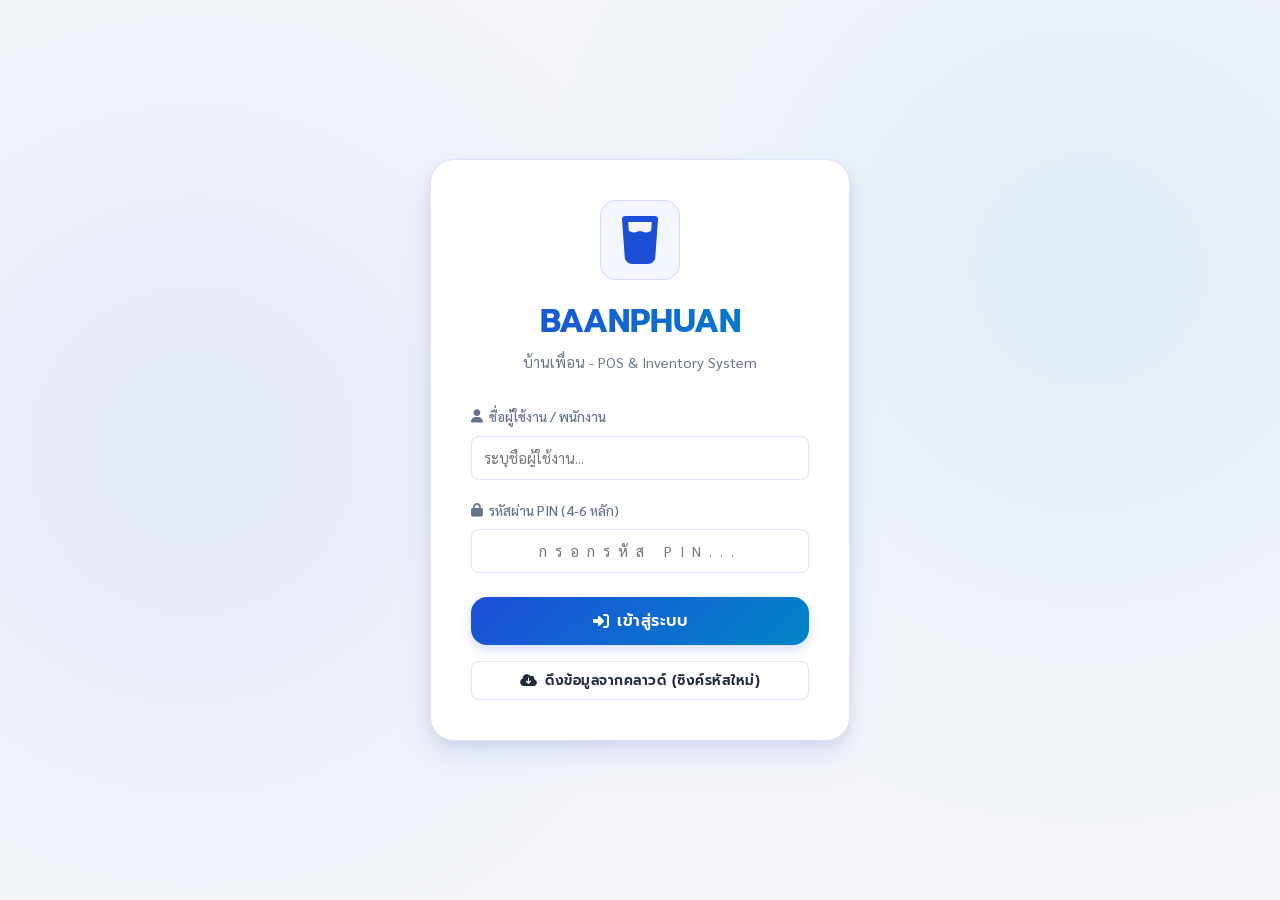
==== commit 5e5c3952: "feat: Integrate Customer Board tab into Admin panel and restore full screen PIN login" ====
--- a/index.html
+++ b/index.html
@@ -14,7 +14,7 @@
     <link rel="stylesheet" href="styles.css?v=19.0">
 </head>
 <body>
-    <div class="app-container">
+    <div class="app-container" id="app-container">
         <!-- TOP NAVBAR -->
         <header class="app-header">
             <div class="header-logo">
@@ -188,6 +188,8 @@
                 <nav class="tab-navigation">
                     <button class="tab-btn active" data-tab="tables-tab"><i class="fa-solid fa-chair"></i> จัดการโต๊ะ</button>
                     <button class="tab-btn" data-tab="orders-tab"><i class="fa-solid fa-receipt"></i> บันทึกออเดอร์</button>
+                    <button class="tab-btn" data-tab="promo-tab" id="tab-btn-promo"><i class="fa-solid fa-hourglass-half"></i> ค้างโปร/ค้างจ่าย</button>
+                    <button class="tab-btn" data-tab="customer-tab" id="tab-btn-customer"><i class="fa-solid fa-desktop"></i> หน้าจอลูกค้า</button>
                     <button class="tab-btn" data-tab="stock-tab"><i class="fa-solid fa-boxes-stacked"></i> สต็อกน้ำ</button>
                     <button class="tab-btn" data-tab="summary-tab"><i class="fa-solid fa-chart-line"></i> สรุปยอดขาย</button>
                     <button class="tab-btn" data-tab="admin-tab" id="tab-btn-admin" style="display: none;"><i class="fa-solid fa-user-gear"></i> จัดการพนักงาน</button>
@@ -274,6 +276,96 @@
                             </div>
                             <div class="orders-cards-grid" id="orders-list">
                                 <!-- Order cards load dynamically -->
+                            </div>
+                    </div>
+
+                    <!-- PROMO TAB -->
+                    <div class="tab-pane" id="promo-tab">
+                        <div class="grab-manager-header">
+                            <div class="grab-title-desc">
+                                <h3><i class="fa-solid fa-hourglass-half text-primary"></i> รายการค้างโปรโมชั่น & ค้างชำระ</h3>
+                                <p>ตรวจสอบรายชื่อลูกค้าที่ยังไม่ครบโปรโมชั่น (ฝากน้ำค้างไว้) หรือค้างชำระเงิน</p>
+                            </div>
+                        </div>
+
+                        <!-- Filter and Search -->
+                        <div class="filter-bar" style="margin-bottom: 1.5rem;">
+                            <div class="filter-group">
+                                <label for="filter-promo-status"><i class="fa-solid fa-filter"></i> ตัวกรองสถานะ</label>
+                                <select id="filter-promo-status">
+                                    <option value="all" selected>ทั้งหมด (ค้างโปร & ค้างจ่าย)</option>
+                                    <option value="pending_promo">⏳ ค้างโปรโมชั่น (ยังไม่ครบโปร)</option>
+                                    <option value="unpaid">❌ ค้างชำระเงิน (ยังไม่จ่าย)</option>
+                                </select>
+                            </div>
+                            <div class="filter-group search-group" style="flex: 1;">
+                                <label for="search-promo-customer"><i class="fa-solid fa-magnifying-glass"></i> ค้นหาชื่อลูกค้า</label>
+                                <input type="text" id="search-promo-customer" placeholder="ค้นหาชื่อพนักงาน/ชื่อลูกค้า/โต๊ะ...">
+                            </div>
+                        </div>
+
+                        <!-- Table list of pending promo / unpaid -->
+                        <div class="table-responsive">
+                            <table class="data-table">
+                                <thead>
+                                    <tr>
+                                        <th>วันที่/เวลา</th>
+                                        <th>ลูกค้า / โต๊ะ</th>
+                                        <th>รายการน้ำ</th>
+                                        <th style="text-align: center;">จำนวน (ขวด)</th>
+                                        <th style="text-align: right;">ราคาเต็ม</th>
+                                        <th style="text-align: right;">จ่ายแล้ว</th>
+                                        <th style="text-align: right;">ค้างจ่าย</th>
+                                        <th style="text-align: center;">สถานะ</th>
+                                        <th style="text-align: center;">จัดการ</th>
+                                    </tr>
+                                </thead>
+                                <tbody id="promo-list-container">
+                                    <!-- Loaded dynamically -->
+                                    <tr>
+                                        <td colspan="9" class="text-center text-muted">กำลังโหลดรายการค้างโปรโมชั่น...</td>
+                                    </tr>
+                                </tbody>
+                            </table>
+                        </div>
+                    </div>
+
+                    <!-- CUSTOMER TAB -->
+                    <div class="tab-pane" id="customer-tab">
+                        <div class="grab-manager-header">
+                            <div class="grab-title-desc">
+                                <h3><i class="fa-solid fa-desktop text-primary"></i> หน้าจอลูกค้า (Customer Board)</h3>
+                                <p>สำหรับเปิดแสดงข้อมูลเมนูเครื่องดื่มคงเหลือและให้ลูกค้าตรวจสอบยอดค้างโปร/ยอดค้างชำระ</p>
+                            </div>
+                        </div>
+
+                        <div class="customer-layout" style="margin-top: 1.5rem;">
+                            <!-- Left panel: Stock status -->
+                            <div class="customer-stock-card card glass-card">
+                                <div class="card-header">
+                                    <h2><i class="fa-solid fa-boxes-stacked text-primary"></i> 🥤 เมนูเครื่องดื่มคงเหลือวันนี้</h2>
+                                </div>
+                                <div class="card-body">
+                                    <div class="beverages-grid" id="customer-beverages-container" style="grid-template-columns: repeat(auto-fill, minmax(220px, 1fr));">
+                                        <!-- Loaded dynamically -->
+                                    </div>
+                                </div>
+                            </div>
+
+                            <!-- Right panel: Search promo -->
+                            <div class="customer-search-card card glass-card">
+                                <div class="card-header">
+                                    <h2><i class="fa-solid fa-magnifying-glass text-secondary"></i> 🔍 ตรวจสอบยอดค้างโปร & ยอดค้างจ่าย</h2>
+                                </div>
+                                <div class="card-body">
+                                    <div class="search-box-wrapper" style="display: flex; gap: 0.75rem; margin-bottom: 1.5rem;">
+                                        <input type="text" id="customer-search-input" placeholder="พิมพ์ชื่อเล่น / เบอร์โต๊ะ เพื่อค้นหา..." style="flex: 1; padding: 0.75rem; border-radius: var(--radius-sm); border: 1px solid var(--border-glass); background: rgba(255, 255, 255, 0.85); color: var(--color-text); font-family: var(--font-body); font-size: 0.95rem; outline: none;">
+                                        <button class="btn btn-secondary" id="btn-customer-search" style="padding: 0 1.5rem; height: 42px;"><i class="fa-solid fa-magnifying-glass"></i> ค้นหา</button>
+                                    </div>
+                                    <div id="customer-search-results">
+                                        <div class="text-center text-muted py-4">พิมพ์ชื่อเล่นหรือเลขโต๊ะของคุณด้านบนเพื่อตรวจสอบรายการค้างดื่ม/ค้างจ่ายเงิน</div>
+                                    </div>
+                                </div>
                             </div>
                         </div>
                     </div>
--- a/styles.css
+++ b/styles.css
@@ -2661,3 +2661,97 @@
     color: var(--color-success);
 }
 
+/* GENERIC HIDDEN CLASS */
+.hidden {
+    display: none !important;
+}
+
+/* CUSTOMER VIEW STYLE */
+.customer-container {
+    max-width: 1440px;
+    margin: 0 auto;
+    padding: 0 1.5rem;
+}
+
+.customer-container.hidden {
+    display: none !important;
+}
+
+.customer-layout {
+    display: grid;
+    grid-template-columns: 1fr 1.2fr;
+    gap: 1.5rem;
+    align-items: start;
+    margin-bottom: 3rem;
+}
+
+@media (max-width: 992px) {
+    .customer-layout {
+        grid-template-columns: 1fr;
+    }
+}
+
+.customer-drink-card {
+    background: var(--bg-card);
+    border: 1px solid var(--border-glass);
+    border-radius: var(--radius-md);
+    padding: 1rem;
+    display: flex;
+    align-items: center;
+    gap: 1rem;
+    box-shadow: var(--shadow-sm);
+    transition: all var(--transition-fast);
+}
+
+.customer-drink-card.out-of-stock {
+    opacity: 0.65;
+    background: #f1f5f9;
+}
+
+.customer-drink-card-icon {
+    font-size: 1.8rem;
+    width: 48px;
+    height: 48px;
+    display: flex;
+    align-items: center;
+    justify-content: center;
+    border-radius: var(--radius-sm);
+}
+
+.customer-drink-card-info {
+    flex: 1;
+}
+
+.customer-drink-card-info h4 {
+    font-size: 0.95rem;
+    font-weight: 600;
+}
+
+.customer-drink-card-info p {
+    font-size: 0.8rem;
+    color: var(--color-text-muted);
+}
+
+.customer-drink-stock-badge {
+    padding: 0.25rem 0.5rem;
+    border-radius: var(--radius-sm);
+    font-size: 0.85rem;
+    font-weight: 700;
+}
+
+.customer-drink-stock-badge.in-stock {
+    background: rgba(16, 185, 129, 0.1);
+    color: var(--color-success);
+}
+
+.customer-drink-stock-badge.low-stock {
+    background: rgba(245, 158, 11, 0.1);
+    color: var(--color-warning);
+}
+
+.customer-drink-stock-badge.out-of-stock {
+    background: rgba(239, 68, 68, 0.1);
+    color: var(--color-danger);
+}
+
+
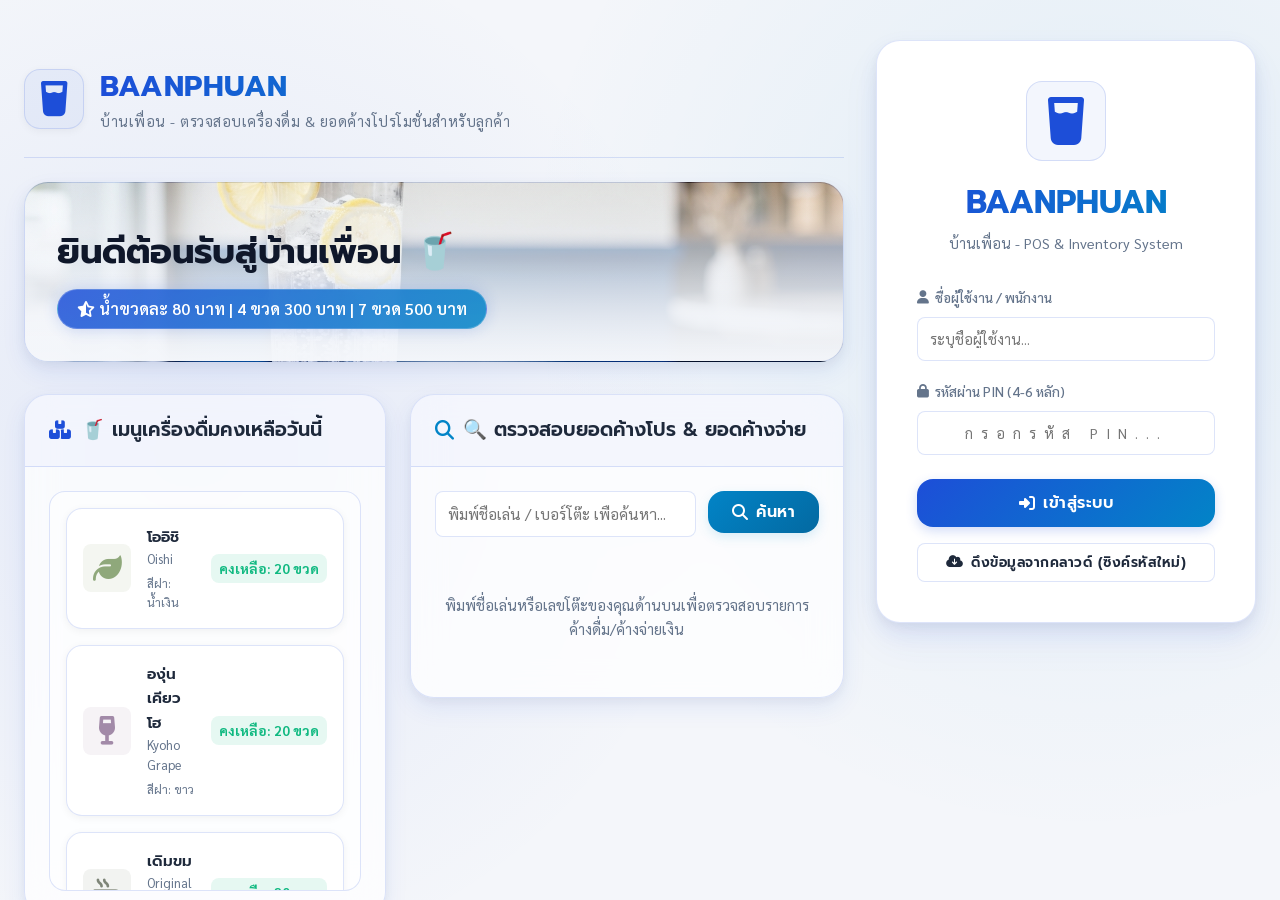
==== commit fa40508b: "feat: Move Customer View directly onto the Login Page and style layout as grid" ====
--- a/index.html
+++ b/index.html
@@ -189,7 +189,6 @@
                     <button class="tab-btn active" data-tab="tables-tab"><i class="fa-solid fa-chair"></i> จัดการโต๊ะ</button>
                     <button class="tab-btn" data-tab="orders-tab"><i class="fa-solid fa-receipt"></i> บันทึกออเดอร์</button>
                     <button class="tab-btn" data-tab="promo-tab" id="tab-btn-promo"><i class="fa-solid fa-hourglass-half"></i> ค้างโปร/ค้างจ่าย</button>
-                    <button class="tab-btn" data-tab="customer-tab" id="tab-btn-customer"><i class="fa-solid fa-desktop"></i> หน้าจอลูกค้า</button>
                     <button class="tab-btn" data-tab="stock-tab"><i class="fa-solid fa-boxes-stacked"></i> สต็อกน้ำ</button>
                     <button class="tab-btn" data-tab="summary-tab"><i class="fa-solid fa-chart-line"></i> สรุปยอดขาย</button>
                     <button class="tab-btn" data-tab="admin-tab" id="tab-btn-admin" style="display: none;"><i class="fa-solid fa-user-gear"></i> จัดการพนักงาน</button>
@@ -277,6 +276,7 @@
                             <div class="orders-cards-grid" id="orders-list">
                                 <!-- Order cards load dynamically -->
                             </div>
+                        </div>
                     </div>
 
                     <!-- PROMO TAB -->
@@ -330,46 +330,6 @@
                         </div>
                     </div>
 
-                    <!-- CUSTOMER TAB -->
-                    <div class="tab-pane" id="customer-tab">
-                        <div class="grab-manager-header">
-                            <div class="grab-title-desc">
-                                <h3><i class="fa-solid fa-desktop text-primary"></i> หน้าจอลูกค้า (Customer Board)</h3>
-                                <p>สำหรับเปิดแสดงข้อมูลเมนูเครื่องดื่มคงเหลือและให้ลูกค้าตรวจสอบยอดค้างโปร/ยอดค้างชำระ</p>
-                            </div>
-                        </div>
-
-                        <div class="customer-layout" style="margin-top: 1.5rem;">
-                            <!-- Left panel: Stock status -->
-                            <div class="customer-stock-card card glass-card">
-                                <div class="card-header">
-                                    <h2><i class="fa-solid fa-boxes-stacked text-primary"></i> 🥤 เมนูเครื่องดื่มคงเหลือวันนี้</h2>
-                                </div>
-                                <div class="card-body">
-                                    <div class="beverages-grid" id="customer-beverages-container" style="grid-template-columns: repeat(auto-fill, minmax(220px, 1fr));">
-                                        <!-- Loaded dynamically -->
-                                    </div>
-                                </div>
-                            </div>
-
-                            <!-- Right panel: Search promo -->
-                            <div class="customer-search-card card glass-card">
-                                <div class="card-header">
-                                    <h2><i class="fa-solid fa-magnifying-glass text-secondary"></i> 🔍 ตรวจสอบยอดค้างโปร & ยอดค้างจ่าย</h2>
-                                </div>
-                                <div class="card-body">
-                                    <div class="search-box-wrapper" style="display: flex; gap: 0.75rem; margin-bottom: 1.5rem;">
-                                        <input type="text" id="customer-search-input" placeholder="พิมพ์ชื่อเล่น / เบอร์โต๊ะ เพื่อค้นหา..." style="flex: 1; padding: 0.75rem; border-radius: var(--radius-sm); border: 1px solid var(--border-glass); background: rgba(255, 255, 255, 0.85); color: var(--color-text); font-family: var(--font-body); font-size: 0.95rem; outline: none;">
-                                        <button class="btn btn-secondary" id="btn-customer-search" style="padding: 0 1.5rem; height: 42px;"><i class="fa-solid fa-magnifying-glass"></i> ค้นหา</button>
-                                    </div>
-                                    <div id="customer-search-results">
-                                        <div class="text-center text-muted py-4">พิมพ์ชื่อเล่นหรือเลขโต๊ะของคุณด้านบนเพื่อตรวจสอบรายการค้างดื่ม/ค้างจ่ายเงิน</div>
-                                    </div>
-                                </div>
-                            </div>
-                        </div>
-                    </div>
-
 
 
                     <!-- 3. STOCK TAB -->
@@ -660,37 +620,93 @@
 
     <!-- LOGIN SCREEN -->
     <div id="login-container" class="login-container">
-        <div class="login-card glass-card">
-            <div class="login-logo">
-                <i class="fa-solid fa-glass-water login-brand-icon"></i>
-                <h2>BaanPhuan</h2>
-                <p>บ้านเพื่อน - POS & Inventory System</p>
-            </div>
-             <form id="login-form">
-                 <div class="form-group" style="margin-bottom: 1.25rem; display: flex; flex-direction: column; gap: 0.5rem;">
-                     <label for="login-username" style="font-size: 0.85rem; font-weight: 500; color: var(--color-text-muted); display: flex; align-items: center; gap: 0.4rem;"><i class="fa-solid fa-user"></i> ชื่อผู้ใช้งาน / พนักงาน</label>
-                     <input type="text" id="login-username" placeholder="ระบุชื่อผู้ใช้งาน..." required style="width: 100%; padding: 0.75rem; border-radius: var(--radius-sm); border: 1px solid var(--border-glass); background: rgba(255, 255, 255, 0.85); color: var(--color-text); font-family: var(--font-body); font-size: 0.9rem; outline: none;">
-                 </div>
-                 
-                 <div class="form-group" style="margin-bottom: 1.5rem; display: flex; flex-direction: column; gap: 0.5rem;">
-                     <label for="login-pin" style="font-size: 0.85rem; font-weight: 500; color: var(--color-text-muted); display: flex; align-items: center; gap: 0.4rem;"><i class="fa-solid fa-lock"></i> รหัสผ่าน PIN (4-6 หลัก)</label>
-                     <input type="password" id="login-pin" inputmode="numeric" pattern="[0-9]*" maxlength="6" placeholder="กรอกรหัส PIN..." required style="width: 100%; padding: 0.75rem; border-radius: var(--radius-sm); border: 1px solid var(--border-glass); background: rgba(255, 255, 255, 0.85); color: var(--color-text); font-family: var(--font-body); font-size: 0.9rem; outline: none; letter-spacing: 0.5rem; text-align: center;">
-                 </div>
-
-                 <button type="submit" class="btn btn-primary" style="width: 100%; padding: 0.75rem; justify-content: center; font-size: 1rem; margin-bottom: 1rem;">
-                     <i class="fa-solid fa-right-to-bracket"></i> เข้าสู่ระบบ
-                 </button>
-
-                 <div style="text-align: center;">
-                     <button type="button" class="btn btn-outline btn-sm" id="btn-login-pull-sheet" style="width: 100%; justify-content: center; gap: 0.5rem;">
-                         <i class="fa-solid fa-cloud-arrow-down"></i> ดึงข้อมูลจากคลาวด์ (ซิงค์รหัสใหม่)
-                     </button>
-                 </div>
-
-                 <div id="login-error-msg" class="login-error-msg" style="display: none; margin-top: 1.25rem;">
-                     <i class="fa-solid fa-circle-exclamation"></i> รหัสผ่านไม่ถูกต้อง กรุณาลองใหม่
-                 </div>
-             </form>
+        <div class="customer-public-layout">
+            <!-- Customer View (Left Column) -->
+            <div class="customer-main-content">
+                <header class="app-header" style="border-bottom: 1px solid var(--border-glass); margin-bottom: 1.5rem; display: flex; justify-content: space-between; align-items: center;">
+                    <div class="header-logo">
+                        <div class="neon-icon"><i class="fa-solid fa-glass-water"></i></div>
+                        <div class="brand-info">
+                            <h1>BaanPhuan</h1>
+                            <p>บ้านเพื่อน - ตรวจสอบเครื่องดื่ม & ยอดค้างโปรโมชั่นสำหรับลูกค้า</p>
+                        </div>
+                    </div>
+                </header>
+
+                <!-- BANNER DECORATION -->
+                <div class="app-banner" style="background-image: linear-gradient(180deg, rgba(240, 244, 249, 0.2) 0%, rgba(240, 244, 249, 0.95) 100%), url('assets/blue_white_banner.jpg'); margin-bottom: 2rem;">
+                    <div class="banner-content">
+                        <h2 style="color: #0f172a; font-weight: 700;">ยินดีต้อนรับสู่บ้านเพื่อน 🥤</h2>
+                        <p class="promo-badge" style="background: linear-gradient(135deg, rgba(29, 78, 216, 0.85), rgba(2, 132, 199, 0.85)); box-shadow: 0 0 15px rgba(29, 78, 216, 0.2);"><i class="fa-solid fa-star-half-stroke"></i> น้ำขวดละ 80 บาท | 4 ขวด 300 บาท | 7 ขวด 500 บาท</p>
+                    </div>
+                </div>
+
+                <div class="customer-layout">
+                    <!-- Left panel: Stock status -->
+                    <div class="customer-stock-card card glass-card">
+                        <div class="card-header">
+                            <h2><i class="fa-solid fa-boxes-stacked text-primary"></i> 🥤 เมนูเครื่องดื่มคงเหลือวันนี้</h2>
+                        </div>
+                        <div class="card-body">
+                            <div class="beverages-grid" id="customer-beverages-container" style="grid-template-columns: repeat(auto-fill, minmax(220px, 1fr));">
+                                <!-- Loaded dynamically -->
+                            </div>
+                        </div>
+                    </div>
+
+                    <!-- Right panel: Search promo -->
+                    <div class="customer-search-card card glass-card">
+                        <div class="card-header">
+                            <h2><i class="fa-solid fa-magnifying-glass text-secondary"></i> 🔍 ตรวจสอบยอดค้างโปร & ยอดค้างจ่าย</h2>
+                        </div>
+                        <div class="card-body">
+                            <div class="search-box-wrapper" style="display: flex; gap: 0.75rem; margin-bottom: 1.5rem;">
+                                <input type="text" id="customer-search-input" placeholder="พิมพ์ชื่อเล่น / เบอร์โต๊ะ เพื่อค้นหา..." style="flex: 1; padding: 0.75rem; border-radius: var(--radius-sm); border: 1px solid var(--border-glass); background: rgba(255, 255, 255, 0.85); color: var(--color-text); font-family: var(--font-body); font-size: 0.95rem; outline: none;">
+                                <button class="btn btn-secondary" id="btn-customer-search" style="padding: 0 1.5rem; height: 42px;"><i class="fa-solid fa-magnifying-glass"></i> ค้นหา</button>
+                            </div>
+                            <div id="customer-search-results">
+                                <div class="text-center text-muted py-4">พิมพ์ชื่อเล่นหรือเลขโต๊ะของคุณด้านบนเพื่อตรวจสอบรายการค้างดื่ม/ค้างจ่ายเงิน</div>
+                            </div>
+                        </div>
+                    </div>
+                </div>
+            </div>
+
+            <!-- Login Sidebar (Right Column) -->
+            <div class="login-sidebar">
+                <div class="login-card glass-card">
+                    <div class="login-logo">
+                        <i class="fa-solid fa-glass-water login-brand-icon"></i>
+                        <h2>BaanPhuan</h2>
+                        <p>บ้านเพื่อน - POS & Inventory System</p>
+                    </div>
+                    <form id="login-form">
+                        <div class="form-group" style="margin-bottom: 1.25rem; display: flex; flex-direction: column; gap: 0.5rem;">
+                            <label for="login-username" style="font-size: 0.85rem; font-weight: 500; color: var(--color-text-muted); display: flex; align-items: center; gap: 0.4rem;"><i class="fa-solid fa-user"></i> ชื่อผู้ใช้งาน / พนักงาน</label>
+                            <input type="text" id="login-username" placeholder="ระบุชื่อผู้ใช้งาน..." required style="width: 100%; padding: 0.75rem; border-radius: var(--radius-sm); border: 1px solid var(--border-glass); background: rgba(255, 255, 255, 0.85); color: var(--color-text); font-family: var(--font-body); font-size: 0.9rem; outline: none;">
+                        </div>
+                        
+                        <div class="form-group" style="margin-bottom: 1.5rem; display: flex; flex-direction: column; gap: 0.5rem;">
+                            <label for="login-pin" style="font-size: 0.85rem; font-weight: 500; color: var(--color-text-muted); display: flex; align-items: center; gap: 0.4rem;"><i class="fa-solid fa-lock"></i> รหัสผ่าน PIN (4-6 หลัก)</label>
+                            <input type="password" id="login-pin" inputmode="numeric" pattern="[0-9]*" maxlength="6" placeholder="กรอกรหัส PIN..." required style="width: 100%; padding: 0.75rem; border-radius: var(--radius-sm); border: 1px solid var(--border-glass); background: rgba(255, 255, 255, 0.85); color: var(--color-text); font-family: var(--font-body); font-size: 0.9rem; outline: none; letter-spacing: 0.5rem; text-align: center;">
+                        </div>
+
+                        <button type="submit" class="btn btn-primary" style="width: 100%; padding: 0.75rem; justify-content: center; font-size: 1rem; margin-bottom: 1rem;">
+                            <i class="fa-solid fa-right-to-bracket"></i> เข้าสู่ระบบ
+                        </button>
+
+                        <div style="text-align: center;">
+                            <button type="button" class="btn btn-outline btn-sm" id="btn-login-pull-sheet" style="width: 100%; justify-content: center; gap: 0.5rem;">
+                                <i class="fa-solid fa-cloud-arrow-down"></i> ดึงข้อมูลจากคลาวด์ (ซิงค์รหัสใหม่)
+                            </button>
+                        </div>
+
+                        <div id="login-error-msg" class="login-error-msg" style="display: none; margin-top: 1.25rem;">
+                            <i class="fa-solid fa-circle-exclamation"></i> รหัสผ่านไม่ถูกต้อง กรุณาลองใหม่
+                        </div>
+                    </form>
+                </div>
+            </div>
         </div>
     </div>
 
--- a/styles.css
+++ b/styles.css
@@ -1955,10 +1955,11 @@
                 radial-gradient(circle at 85% 30%, rgba(2, 132, 199, 0.08), transparent 45%),
                 #f4f6fa;
     display: flex;
-    align-items: center;
+    align-items: flex-start;
     justify-content: center;
     z-index: 9999;
     padding: 1.5rem;
+    overflow-y: auto;
     transition: opacity 0.4s ease, visibility 0.4s ease;
 }
 
@@ -2754,4 +2755,35 @@
     color: var(--color-danger);
 }
 
-
+/* CUSTOMER PUBLIC CONTAINER IN LOGIN SCREEN */
+.customer-public-layout {
+    width: 100%;
+    max-width: 1400px;
+    margin: 0 auto;
+    display: grid;
+    grid-template-columns: 1fr 380px;
+    gap: 2rem;
+    align-items: start;
+    padding: 1rem 0;
+}
+
+.customer-main-content {
+    flex: 1;
+}
+
+.login-sidebar {
+    position: sticky;
+    top: 1rem;
+}
+
+@media (max-width: 1024px) {
+    .customer-public-layout {
+        grid-template-columns: 1fr;
+    }
+    .login-sidebar {
+        position: relative;
+        top: 0;
+    }
+}
+
+
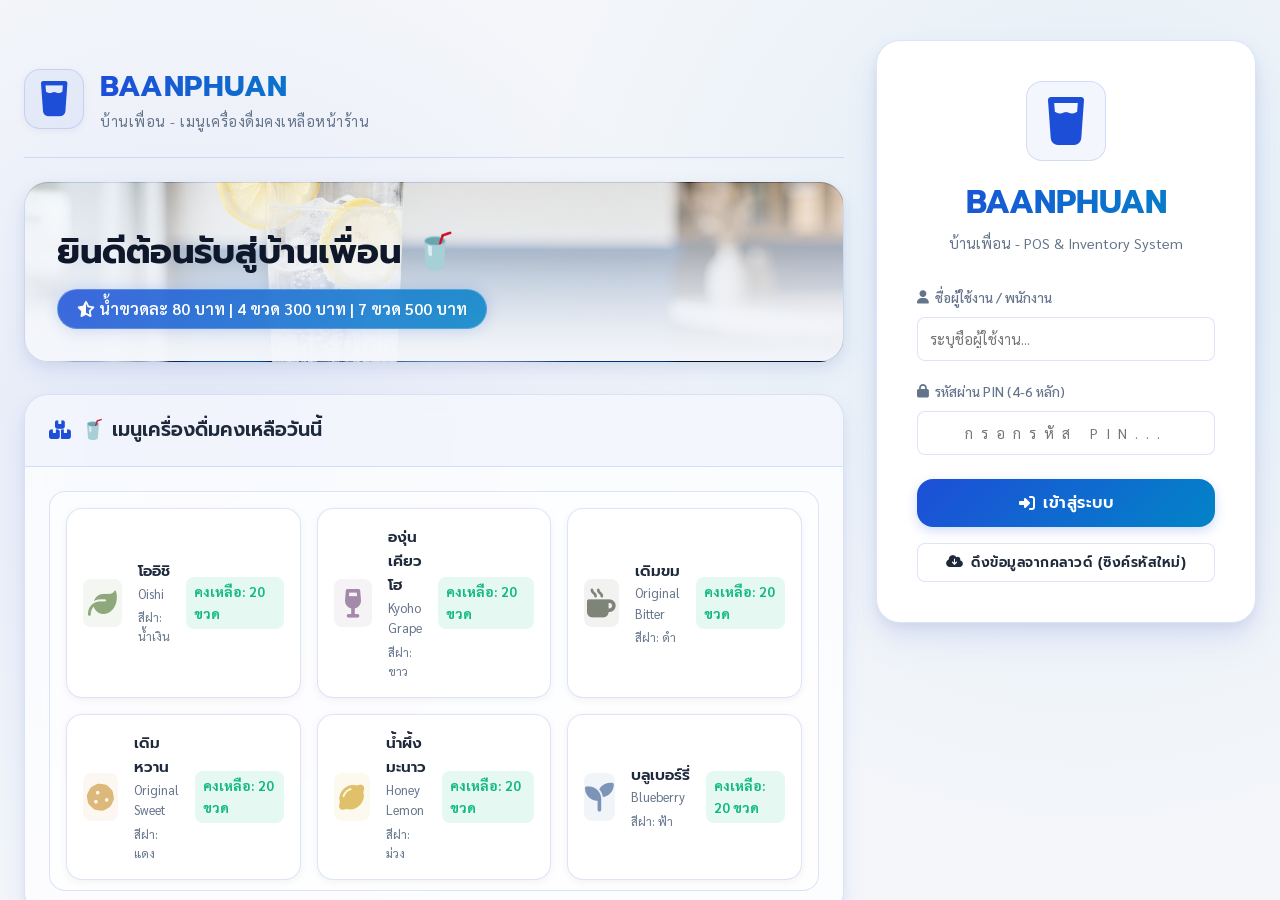
==== commit ae1c9005: "feat: Remove customer search card, show beverage menu stock full-width in login screen" ====
--- a/index.html
+++ b/index.html
@@ -628,7 +628,7 @@
                         <div class="neon-icon"><i class="fa-solid fa-glass-water"></i></div>
                         <div class="brand-info">
                             <h1>BaanPhuan</h1>
-                            <p>บ้านเพื่อน - ตรวจสอบเครื่องดื่ม & ยอดค้างโปรโมชั่นสำหรับลูกค้า</p>
+                            <p>บ้านเพื่อน - เมนูเครื่องดื่มคงเหลือหน้าร้าน</p>
                         </div>
                     </div>
                 </header>
@@ -642,7 +642,7 @@
                 </div>
 
                 <div class="customer-layout">
-                    <!-- Left panel: Stock status -->
+                    <!-- Stock status -->
                     <div class="customer-stock-card card glass-card">
                         <div class="card-header">
                             <h2><i class="fa-solid fa-boxes-stacked text-primary"></i> 🥤 เมนูเครื่องดื่มคงเหลือวันนี้</h2>
@@ -650,22 +650,6 @@
                         <div class="card-body">
                             <div class="beverages-grid" id="customer-beverages-container" style="grid-template-columns: repeat(auto-fill, minmax(220px, 1fr));">
                                 <!-- Loaded dynamically -->
-                            </div>
-                        </div>
-                    </div>
-
-                    <!-- Right panel: Search promo -->
-                    <div class="customer-search-card card glass-card">
-                        <div class="card-header">
-                            <h2><i class="fa-solid fa-magnifying-glass text-secondary"></i> 🔍 ตรวจสอบยอดค้างโปร & ยอดค้างจ่าย</h2>
-                        </div>
-                        <div class="card-body">
-                            <div class="search-box-wrapper" style="display: flex; gap: 0.75rem; margin-bottom: 1.5rem;">
-                                <input type="text" id="customer-search-input" placeholder="พิมพ์ชื่อเล่น / เบอร์โต๊ะ เพื่อค้นหา..." style="flex: 1; padding: 0.75rem; border-radius: var(--radius-sm); border: 1px solid var(--border-glass); background: rgba(255, 255, 255, 0.85); color: var(--color-text); font-family: var(--font-body); font-size: 0.95rem; outline: none;">
-                                <button class="btn btn-secondary" id="btn-customer-search" style="padding: 0 1.5rem; height: 42px;"><i class="fa-solid fa-magnifying-glass"></i> ค้นหา</button>
-                            </div>
-                            <div id="customer-search-results">
-                                <div class="text-center text-muted py-4">พิมพ์ชื่อเล่นหรือเลขโต๊ะของคุณด้านบนเพื่อตรวจสอบรายการค้างดื่ม/ค้างจ่ายเงิน</div>
                             </div>
                         </div>
                     </div>
--- a/styles.css
+++ b/styles.css
@@ -2680,16 +2680,10 @@
 
 .customer-layout {
     display: grid;
-    grid-template-columns: 1fr 1.2fr;
+    grid-template-columns: 1fr;
     gap: 1.5rem;
     align-items: start;
     margin-bottom: 3rem;
-}
-
-@media (max-width: 992px) {
-    .customer-layout {
-        grid-template-columns: 1fr;
-    }
 }
 
 .customer-drink-card {
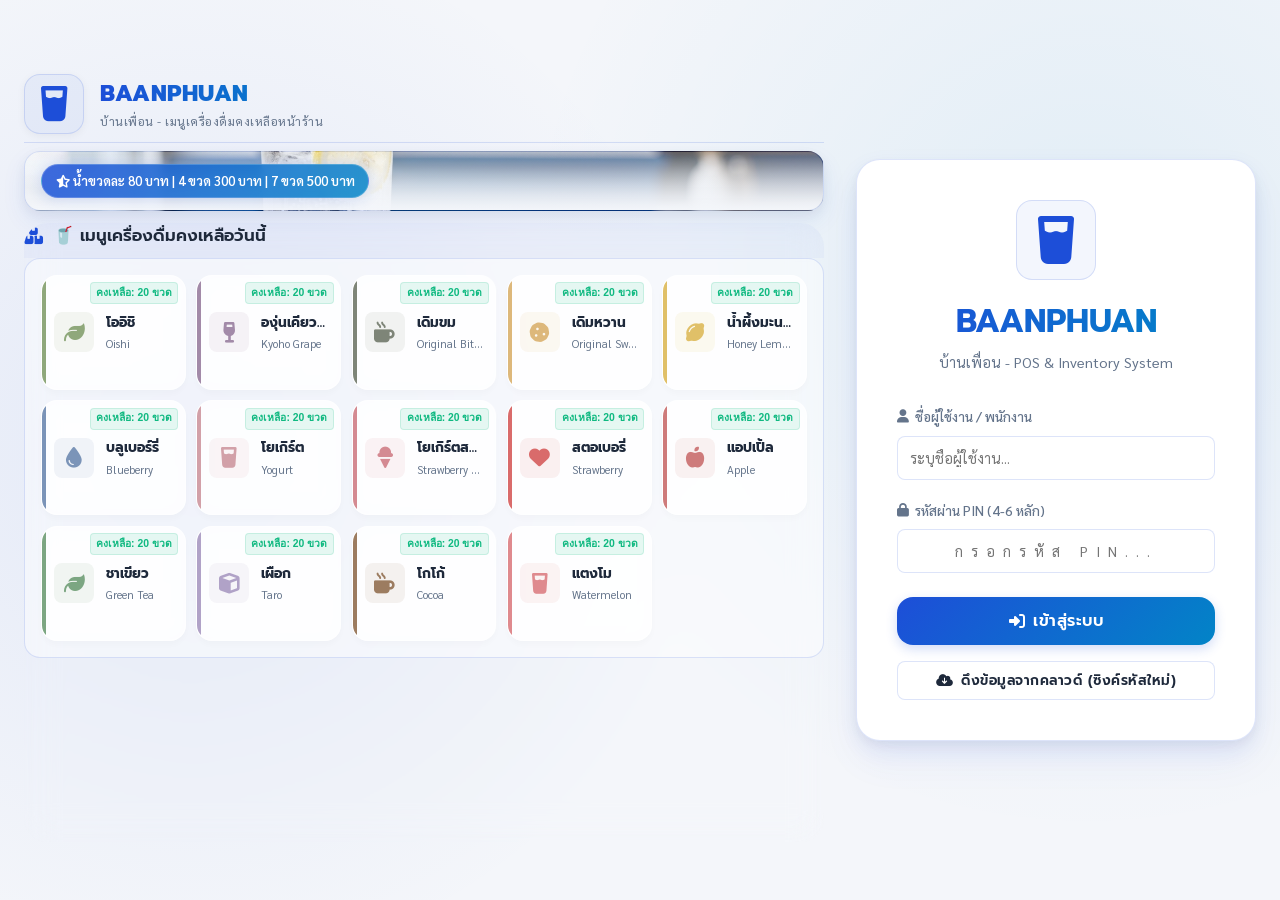
==== commit d7bbeb86: "feat: Migrate backend from Google Sheets to Supabase" ====
--- a/index.html
+++ b/index.html
@@ -562,19 +562,25 @@
                     </div>
                 </div>
 
-                <!-- GOOGLE SHEETS SYNC SECTION -->
+                <!-- SUPABASE SYNC SECTION -->
                 <div class="sheets-sync-section" style="margin-top: 2rem; padding-top: 1.5rem; border-top: 1px dashed var(--border-glass);">
-                    <h3 style="font-size: 1.1rem; margin-bottom: 0.5rem; display: flex; align-items: center; gap: 0.5rem; font-family: var(--font-heading); color: var(--color-primary);"><i class="fa-solid fa-cloud-arrow-up"></i> ซิงค์ข้อมูลกับ Google Sheets</h3>
-                    <p class="text-muted" style="font-size: 0.8rem; margin-bottom: 1rem;">เชื่อมต่อข้อมูลผ่าน Google Apps Script เพื่อแบ่งปันยอดขายและบิลสั่งซื้อไปใช้ร่วมกันบนอุปกรณ์อื่นๆ (เช่น มือถือหรือแท็บเล็ต) ได้พร้อมกันแบบเรียลไทม์</p>
+                    <h3 style="font-size: 1.1rem; margin-bottom: 0.5rem; display: flex; align-items: center; gap: 0.5rem; font-family: var(--font-heading); color: var(--color-primary);"><i class="fa-solid fa-database"></i> ซิงค์ข้อมูลกับ Supabase</h3>
+                    <p class="text-muted" style="font-size: 0.8rem; margin-bottom: 1rem;">เชื่อมต่อข้อมูลกับ Supabase Database เพื่อแบ่งปันยอดขายและบิลสั่งซื้อไปใช้ร่วมกันบนอุปกรณ์อื่นๆ ได้พร้อมกันแบบเรียลไทม์และมีประสิทธิภาพสูง</p>
                     
-                    <div class="form-group" style="margin-bottom: 1rem; display: flex; flex-direction: column; gap: 0.5rem;">
-                        <label for="sheet-url-input" style="font-size: 0.85rem; color: var(--color-text); font-weight: 500;"><i class="fa-solid fa-globe text-primary"></i> Google Apps Script Web App URL</label>
-                        <input type="text" id="sheet-url-input" placeholder="วางลิงก์ Web App URL ที่นี่..." style="width: 100%; padding: 0.75rem; border-radius: var(--radius-sm); border: 1px solid var(--border-glass); background: rgba(255, 255, 255, 0.85); color: var(--color-text); font-family: var(--font-body); font-size: 0.9rem; outline: none; transition: border var(--transition-fast);">
+                    <div class="form-row" style="display: flex; gap: 0.75rem; margin-bottom: 1rem; flex-wrap: wrap;">
+                        <div class="form-group" style="flex: 1; min-width: 200px; display: flex; flex-direction: column; gap: 0.5rem;">
+                            <label for="supabase-url-input" style="font-size: 0.85rem; color: var(--color-text); font-weight: 500;"><i class="fa-solid fa-globe text-primary"></i> Supabase URL</label>
+                            <input type="text" id="supabase-url-input" placeholder="https://your-project.supabase.co" style="width: 100%; padding: 0.75rem; border-radius: var(--radius-sm); border: 1px solid var(--border-glass); background: rgba(255, 255, 255, 0.85); color: var(--color-text); font-family: var(--font-body); font-size: 0.9rem; outline: none; transition: border var(--transition-fast);">
+                        </div>
+                        <div class="form-group" style="flex: 1; min-width: 200px; display: flex; flex-direction: column; gap: 0.5rem;">
+                            <label for="supabase-key-input" style="font-size: 0.85rem; color: var(--color-text); font-weight: 500;"><i class="fa-solid fa-key text-primary"></i> Supabase Anon Key</label>
+                            <input type="password" id="supabase-key-input" placeholder="วาง public anon key ที่นี่..." style="width: 100%; padding: 0.75rem; border-radius: var(--radius-sm); border: 1px solid var(--border-glass); background: rgba(255, 255, 255, 0.85); color: var(--color-text); font-family: var(--font-body); font-size: 0.9rem; outline: none; transition: border var(--transition-fast);">
+                        </div>
                     </div>
                     
                     <div class="sheets-actions-wrapper" style="display: flex; gap: 0.75rem; margin-bottom: 1rem;">
-                        <button class="btn btn-primary" id="btn-pull-sheet" style="flex: 1;"><i class="fa-solid fa-cloud-arrow-down"></i> ดึงจากชีต 📥</button>
-                        <button class="btn btn-secondary" id="btn-push-sheet" style="flex: 1;"><i class="fa-solid fa-cloud-arrow-up"></i> บันทึกไปชีต 📤</button>
+                        <button class="btn btn-primary" id="btn-pull-sheet" style="flex: 1;"><i class="fa-solid fa-cloud-arrow-down"></i> ดึงจากคลาวด์ 📥</button>
+                        <button class="btn btn-secondary" id="btn-push-sheet" style="flex: 1;"><i class="fa-solid fa-cloud-arrow-up"></i> บันทึกไปคลาวด์ 📤</button>
                     </div>
                     
                     <div style="display: flex; align-items: flex-start; gap: 0.5rem;">
--- a/styles.css
+++ b/styles.css
@@ -1955,7 +1955,7 @@
                 radial-gradient(circle at 85% 30%, rgba(2, 132, 199, 0.08), transparent 45%),
                 #f4f6fa;
     display: flex;
-    align-items: flex-start;
+    align-items: center;
     justify-content: center;
     z-index: 9999;
     padding: 1.5rem;
@@ -2752,32 +2752,245 @@
 /* CUSTOMER PUBLIC CONTAINER IN LOGIN SCREEN */
 .customer-public-layout {
     width: 100%;
-    max-width: 1400px;
-    margin: 0 auto;
+    max-width: 1550px;
+    height: 100%;
+    max-height: 800px; /* Lock height to fit on screen */
     display: grid;
-    grid-template-columns: 1fr 380px;
+    grid-template-columns: 1fr 400px;
     gap: 2rem;
-    align-items: start;
-    padding: 1rem 0;
+    align-items: stretch;
+    box-sizing: border-box;
 }
 
 .customer-main-content {
+    display: flex;
+    flex-direction: column;
+    height: 100%;
+    justify-content: space-between;
+}
+
+.login-container .app-header {
+    border-bottom: 1px solid var(--border-glass) !important;
+    padding-bottom: 0.5rem;
+    margin-bottom: 0.5rem !important;
+    background: transparent !important;
+    box-shadow: none !important;
+}
+
+.login-container .brand-info h1 {
+    font-size: 1.4rem;
+    font-weight: 800;
+    color: var(--color-text);
+}
+
+.login-container .brand-info p {
+    font-size: 0.75rem;
+    color: var(--color-text-muted);
+}
+
+.login-container .app-banner {
+    background-image: linear-gradient(180deg, rgba(240, 244, 249, 0.2) 0%, rgba(240, 244, 249, 0.95) 100%), url('assets/blue_white_banner.jpg') !important;
+    margin-bottom: 0.75rem !important;
+    padding: 1rem !important;
+    border-radius: var(--radius-md) !important;
+    height: 60px !important;
+    display: flex;
+    align-items: center;
+}
+
+.login-container .app-banner h2 {
+    display: none; /* Hide header inside banner to save height */
+}
+
+.login-container .promo-badge {
+    margin: 0 !important;
+    font-size: 0.8rem !important;
+    padding: 0.35rem 0.85rem !important;
+}
+
+.login-container .customer-layout {
     flex: 1;
-}
-
+    margin-bottom: 0.5rem;
+    display: flex;
+    flex-direction: column;
+    height: calc(100% - 150px);
+}
+
+.login-container .customer-stock-card {
+    background: transparent !important;
+    border: none !important;
+    box-shadow: none !important;
+    padding: 0 !important;
+    height: 100%;
+    display: flex;
+    flex-direction: column;
+}
+
+.login-container .customer-stock-card .card-header {
+    border-bottom: none !important;
+    padding: 0 0 0.5rem 0 !important;
+}
+
+.login-container .customer-stock-card .card-header h2 {
+    font-size: 1.05rem;
+    color: var(--color-text);
+}
+
+.login-container .customer-stock-card .card-body {
+    padding: 0 !important;
+    flex: 1;
+    height: 100%;
+}
+
+/* 14 Drinks grid fits screen: 5 cols x 3 rows */
+.login-container .beverages-grid {
+    display: grid !important;
+    grid-template-columns: repeat(5, 1fr) !important;
+    grid-template-rows: repeat(3, 1fr) !important;
+    gap: 0.65rem !important;
+    height: 100%;
+}
+
+.login-container .customer-drink-card {
+    background: rgba(255, 255, 255, 0.75);
+    backdrop-filter: blur(10px);
+    border: 1px solid rgba(255, 255, 255, 0.5);
+    border-radius: var(--radius-md);
+    padding: 0.65rem 0.75rem;
+    display: flex;
+    align-items: center;
+    gap: 0.75rem;
+    position: relative;
+    overflow: hidden;
+    transition: all 0.3s cubic-bezier(0.4, 0, 0.2, 1);
+    box-shadow: 0 4px 6px rgba(0, 0, 0, 0.02);
+    height: 100%;
+    box-sizing: border-box;
+}
+
+.login-container .customer-drink-card::before {
+    content: '';
+    position: absolute;
+    top: 0; left: 0; width: 4px; height: 100%;
+    background: var(--drink-color, #3b82f6);
+}
+
+.login-container .customer-drink-card:hover {
+    transform: translateY(-2px);
+    border-color: var(--drink-color);
+    box-shadow: 0 8px 16px rgba(29, 78, 216, 0.05), 0 0 15px var(--drink-glow);
+    background: #ffffff;
+}
+
+.login-container .customer-drink-card.out-of-stock {
+    opacity: 0.5;
+    background: rgba(241, 245, 249, 0.5);
+    border-color: rgba(255, 255, 255, 0.3);
+}
+
+.login-container .customer-drink-card-icon {
+    width: 40px;
+    height: 40px;
+    border-radius: var(--radius-sm);
+    display: flex;
+    align-items: center;
+    justify-content: center;
+    font-size: 1.3rem;
+    flex-shrink: 0;
+}
+
+.login-container .customer-drink-card-info {
+    flex: 1;
+    min-width: 0;
+}
+
+.login-container .customer-drink-card-info h4 {
+    font-size: 0.85rem;
+    font-weight: 700;
+    color: var(--color-text);
+    margin: 0 0 0.1rem 0;
+    white-space: nowrap;
+    overflow: hidden;
+    text-overflow: ellipsis;
+}
+
+.login-container .customer-drink-card-info p {
+    font-size: 0.7rem;
+    color: var(--color-text-muted);
+    margin: 0;
+    white-space: nowrap;
+    overflow: hidden;
+    text-overflow: ellipsis;
+}
+
+/* Hide capColor inside kiosk to save height */
+.login-container .customer-drink-card-info div {
+    display: none;
+}
+
+/* Badge values */
+.login-container .customer-drink-stock-badge {
+    position: absolute;
+    top: 0.4rem; right: 0.4rem;
+    font-size: 0.65rem;
+    font-weight: 800;
+    padding: 0.1rem 0.35rem;
+    border-radius: 4px;
+}
+
+.login-container .customer-drink-stock-badge.in-stock {
+    background: rgba(16, 185, 129, 0.1);
+    color: var(--color-success);
+    border: 1px solid rgba(16, 185, 129, 0.15);
+}
+
+.login-container .customer-drink-stock-badge.low-stock {
+    background: rgba(245, 158, 11, 0.1);
+    color: var(--color-warning);
+    border: 1px solid rgba(245, 158, 11, 0.15);
+    animation: kioskPulse 1.5s infinite;
+}
+
+.login-container .customer-drink-stock-badge.out-of-stock {
+    background: rgba(239, 68, 68, 0.15);
+    color: var(--color-danger);
+    border: 1px solid rgba(239, 68, 68, 0.2);
+}
+
+/* Login Sidebar (Right Column) */
 .login-sidebar {
-    position: sticky;
-    top: 1rem;
+    display: flex;
+    flex-direction: column;
+    justify-content: center;
+    height: 100%;
+}
+
+@keyframes kioskPulse {
+    0% { opacity: 0.6; }
+    50% { opacity: 1; }
+    100% { opacity: 0.6; }
 }
 
 @media (max-width: 1024px) {
+    .login-container {
+        overflow-y: auto;
+    }
     .customer-public-layout {
         grid-template-columns: 1fr;
+        height: auto;
+        max-height: none;
+    }
+    .login-container .beverages-grid {
+        grid-template-columns: repeat(2, 1fr) !important;
+        grid-template-rows: auto !important;
+        height: auto !important;
     }
     .login-sidebar {
+        height: auto;
         position: relative;
         top: 0;
-    }
-}
-
-
+        margin-top: 1.5rem;
+    }
+}
+
+
